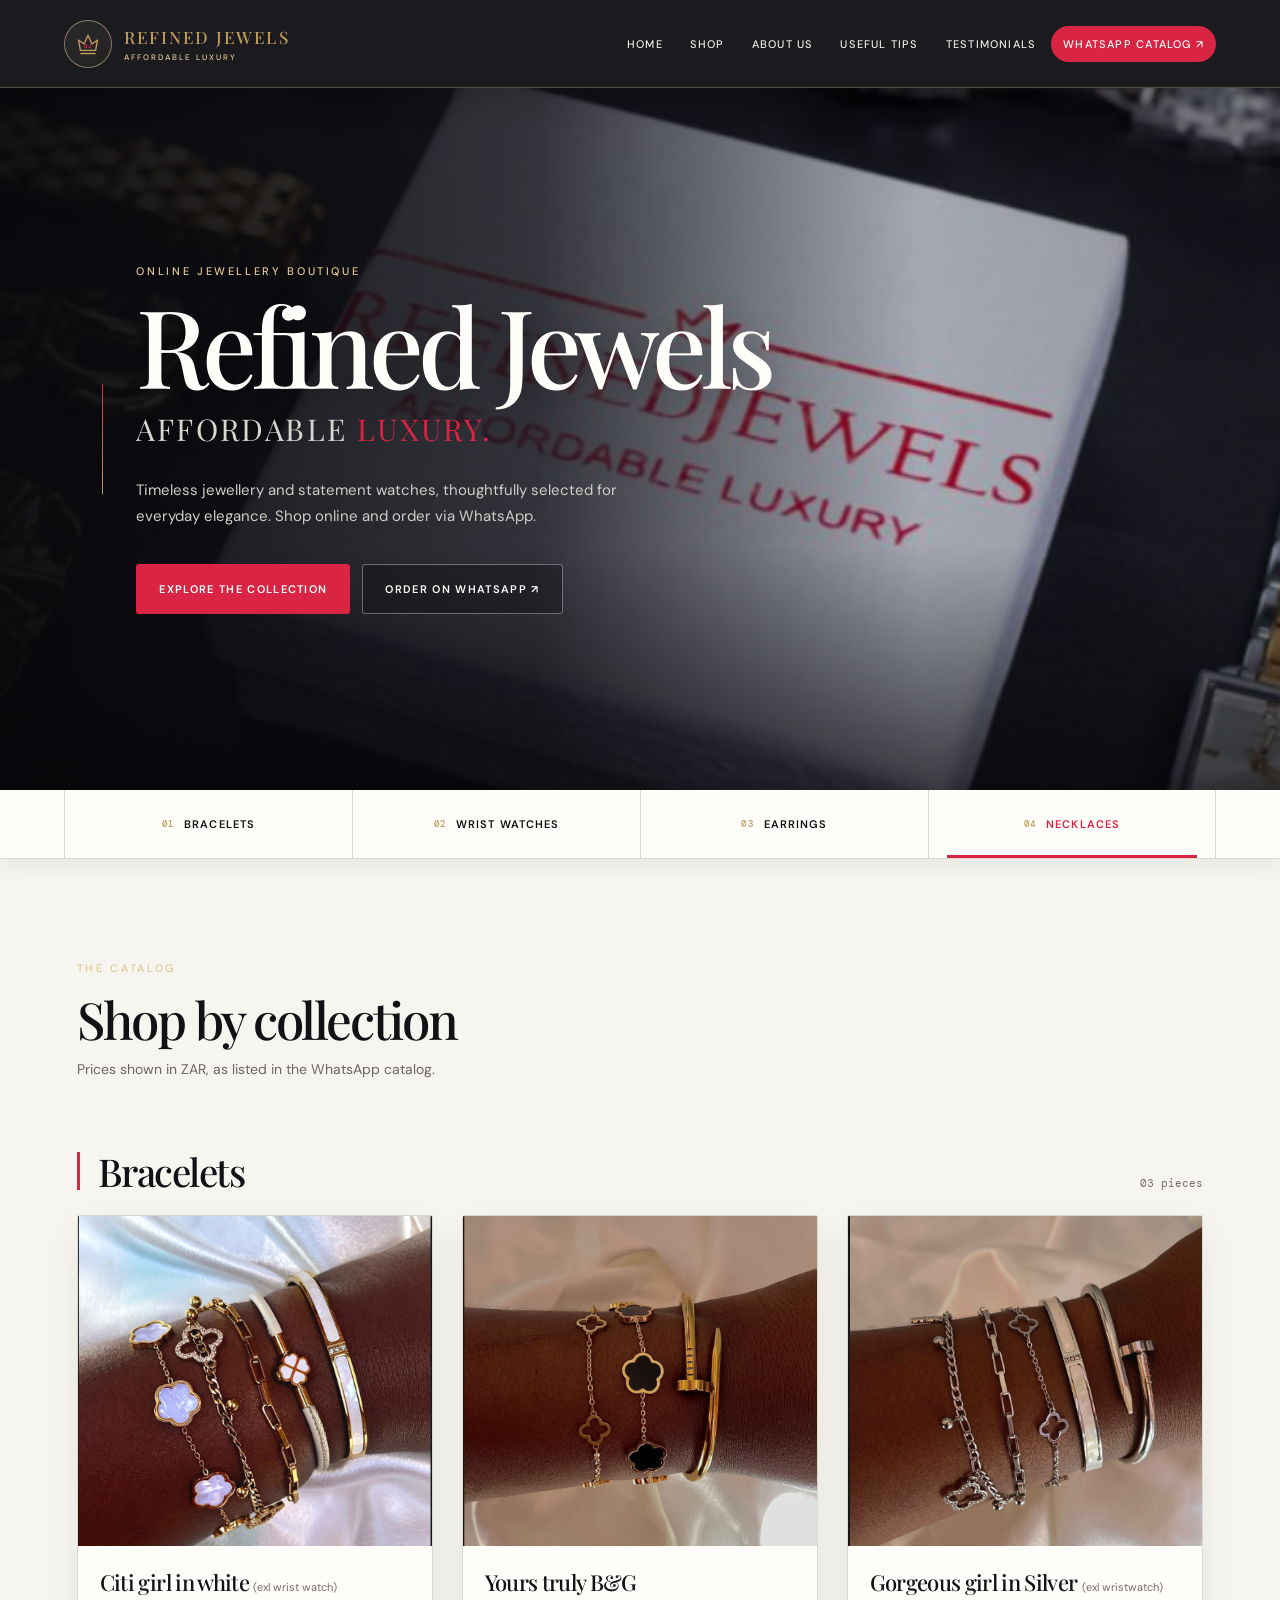
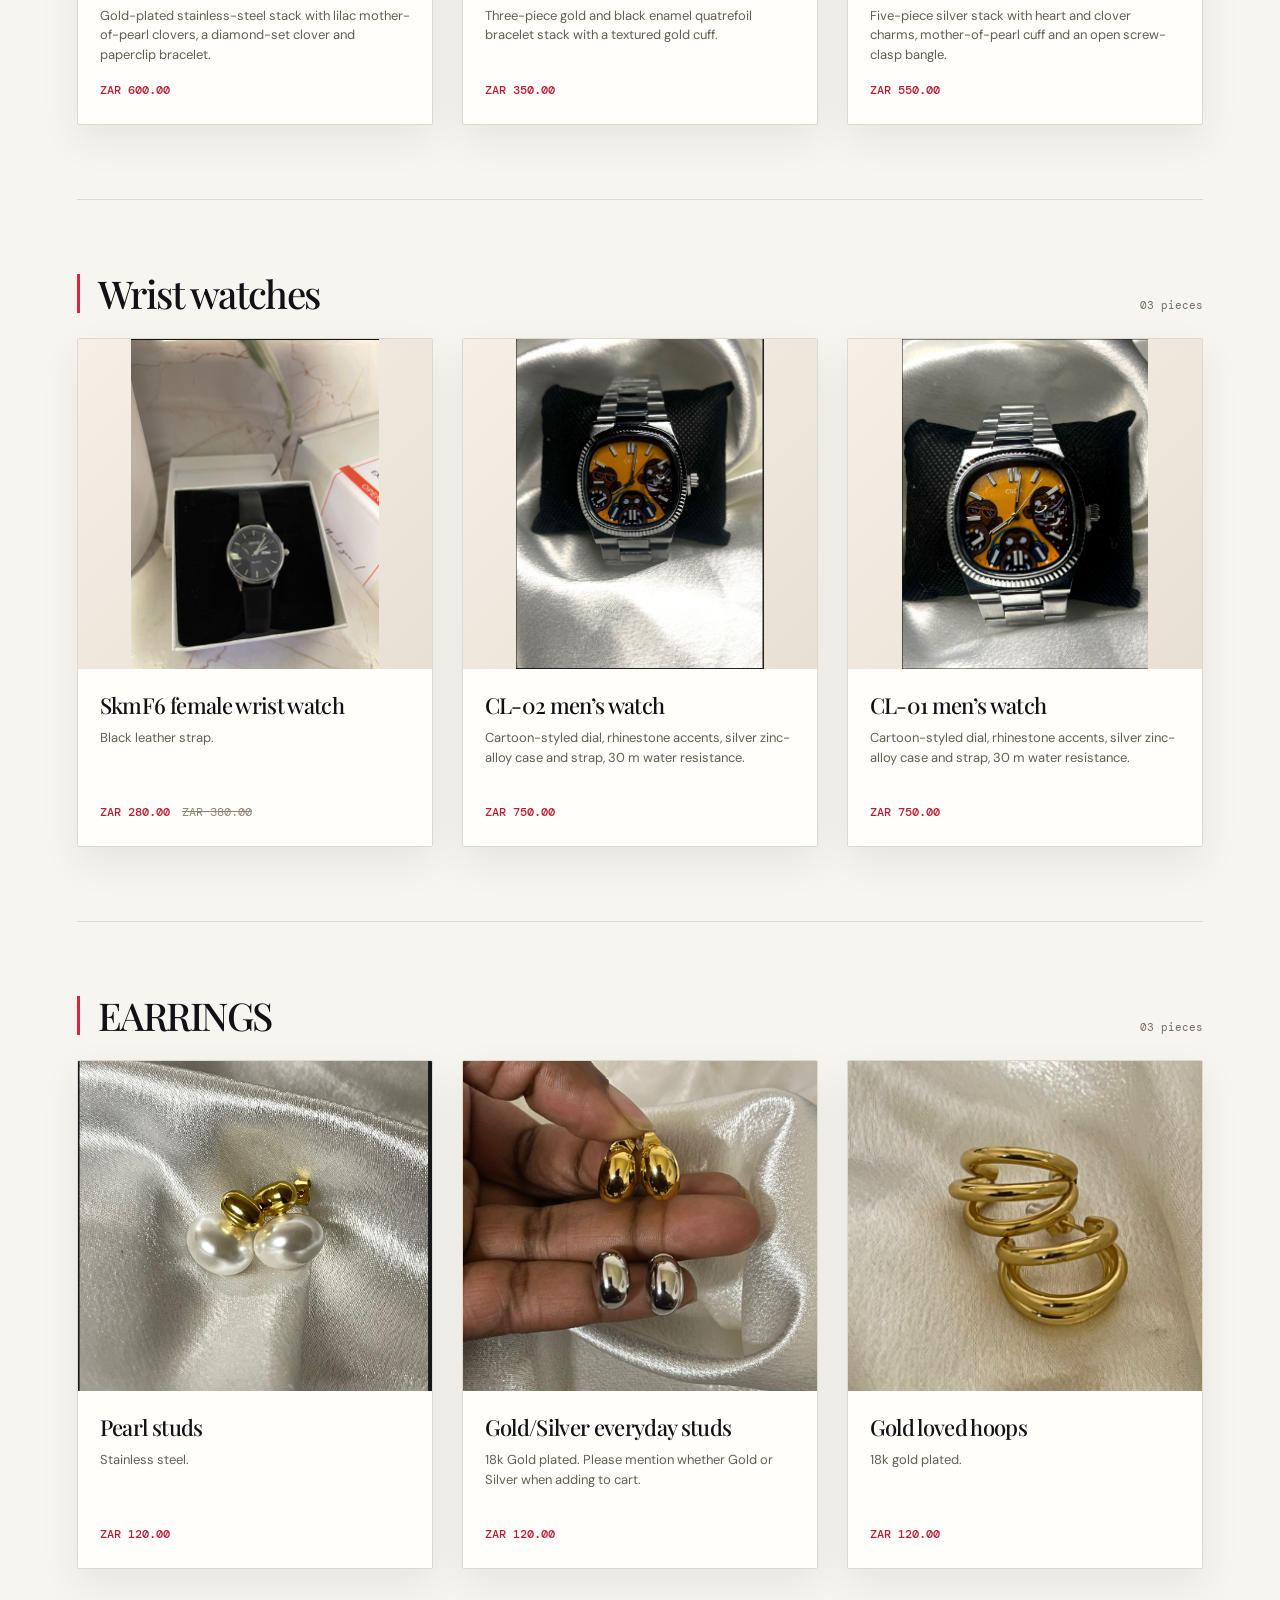
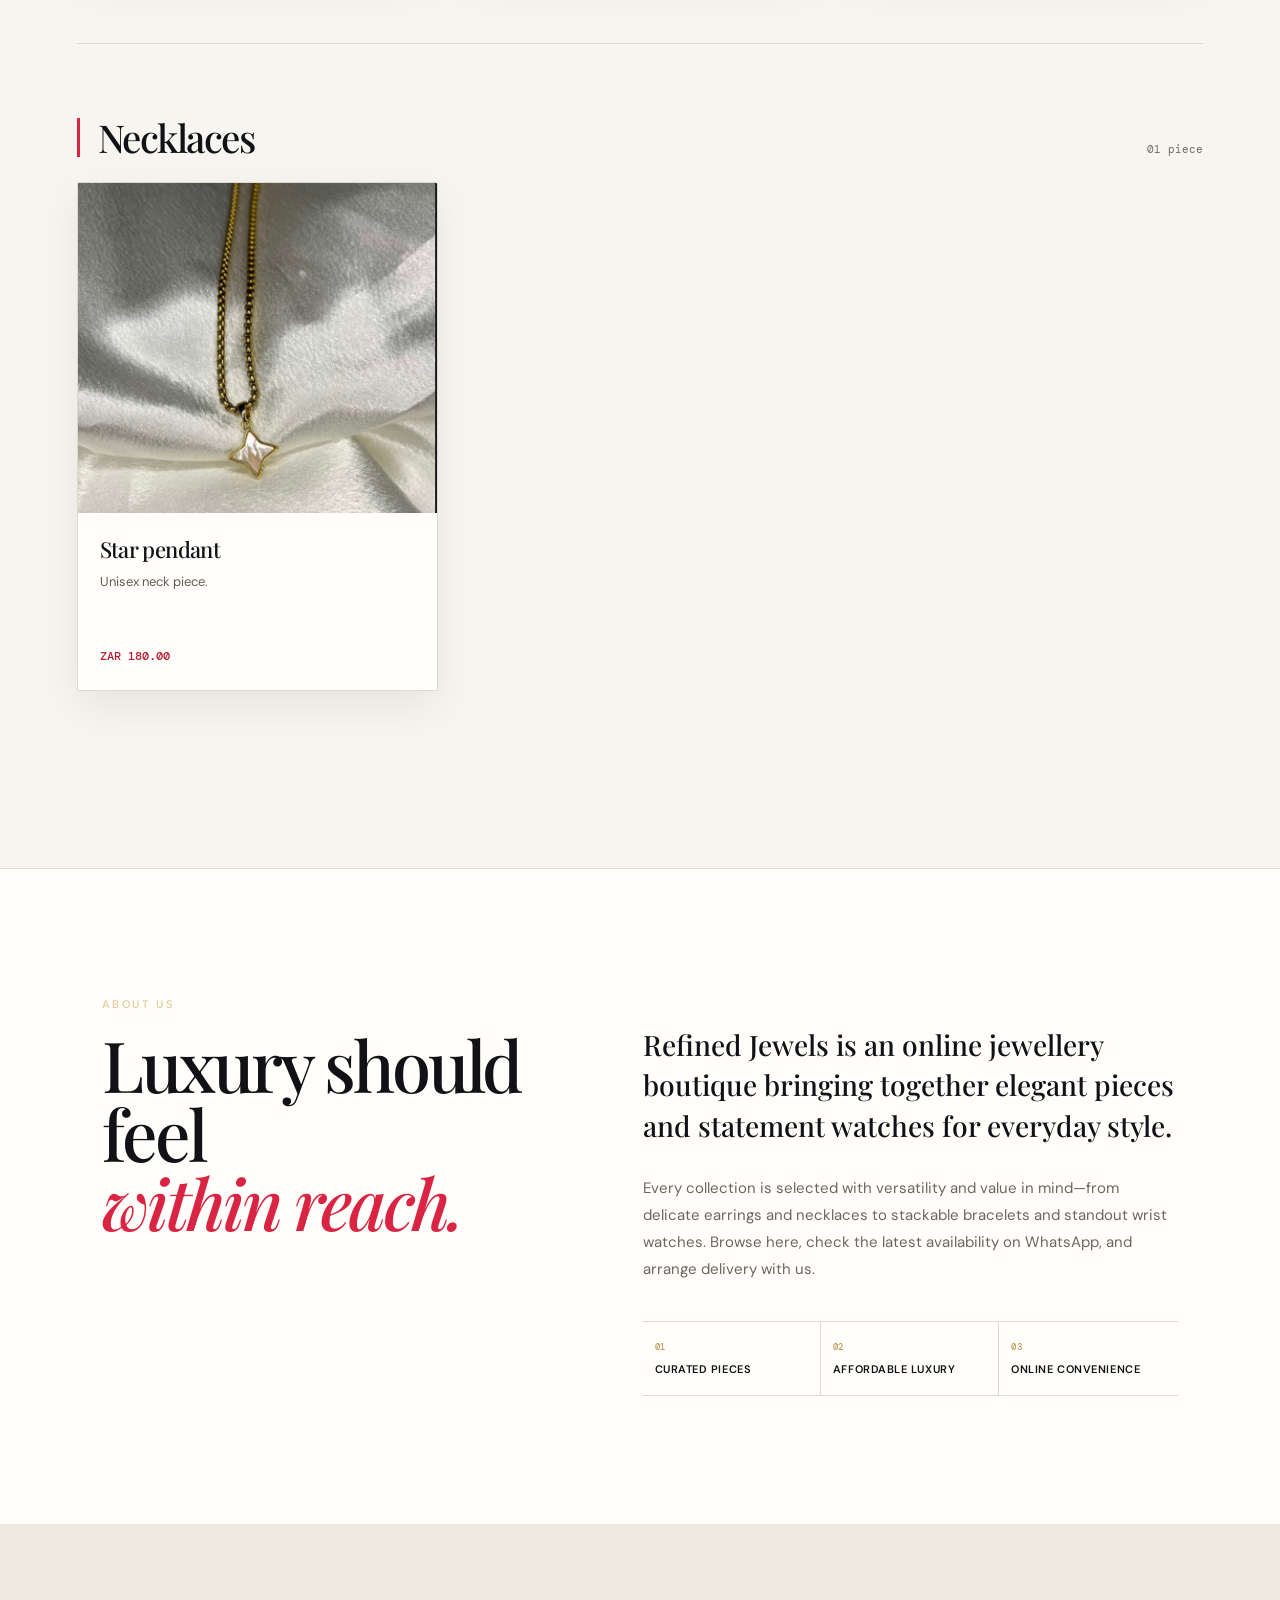
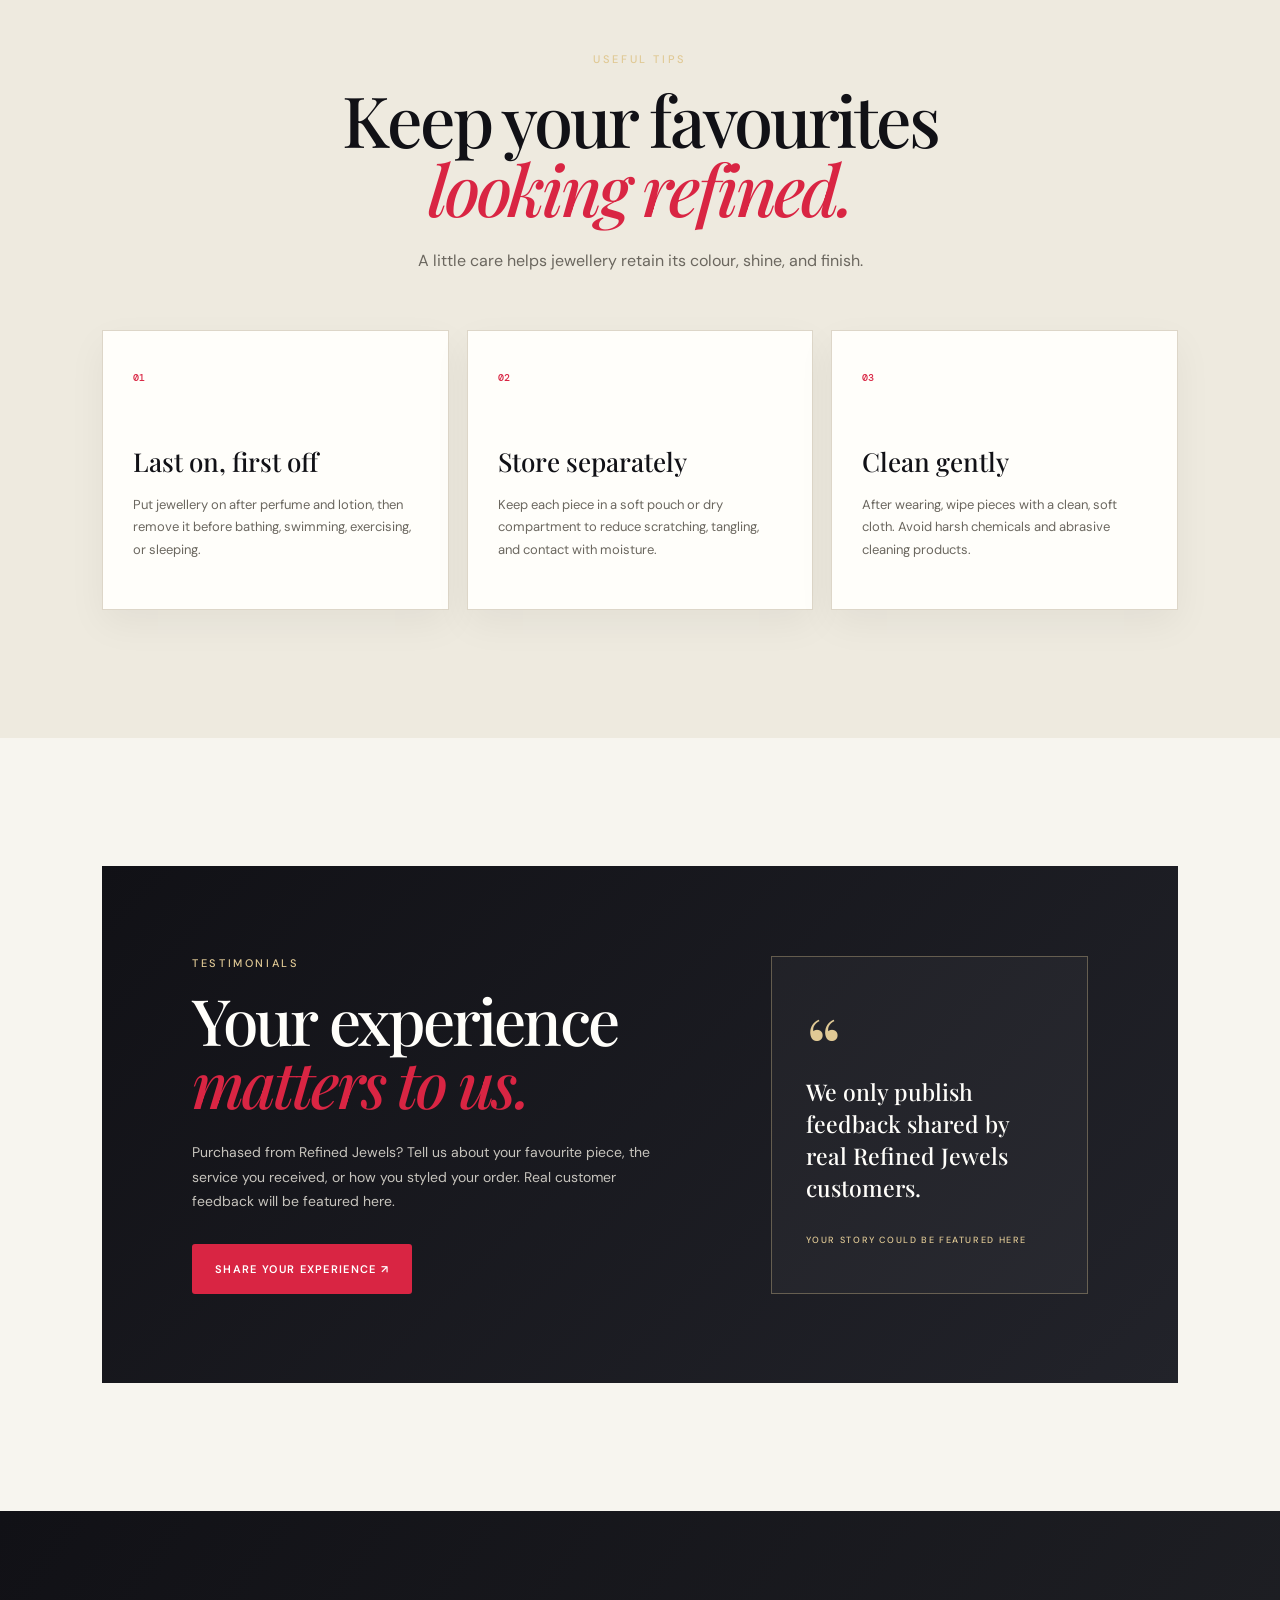
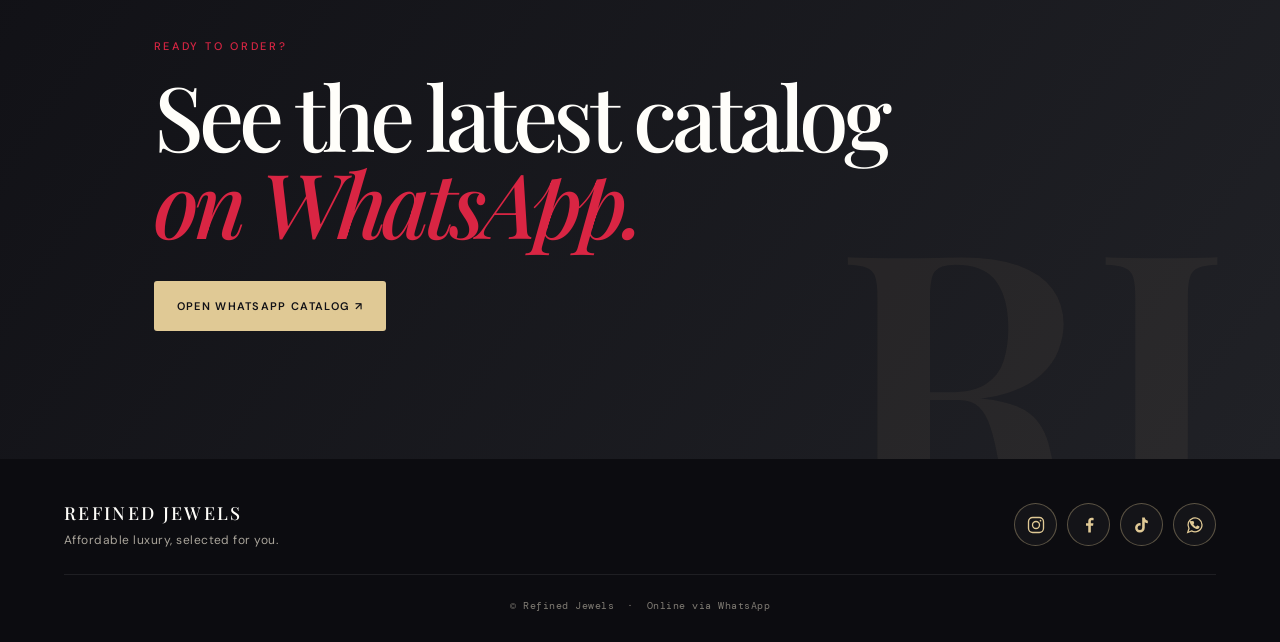
==== index.html @ e22e06b6 "Rename refined-jewels-catalog.html to index.html" ====
<!doctype html>
<html lang="en">
<head>
  <meta charset="utf-8" />
  <meta name="viewport" content="width=device-width, initial-scale=1" />
  <meta name="theme-color" content="#111116" />
  <meta name="description" content="Refined Jewels — affordable luxury jewellery and watches, available online via WhatsApp." />
  <title>Refined Jewels | Affordable Luxury</title>
</head>
<body>
<main class="site-shell">
  <header class="topbar">
    <a class="brand" href="#top" aria-label="Refined Jewels home">
      <span class="brand-mark" aria-hidden="true">
        <svg viewBox="0 0 48 48" role="img">
          <path d="M12 19l7 5 5-11 5 11 7-5-2.4 13H14.4L12 19Z" />
          <path d="M15 36h18" />
          <text x="24" y="29" text-anchor="middle">RJ</text>
        </svg>
      </span>
      <span class="brand-copy"><strong>REFINED JEWELS</strong><small>AFFORDABLE LUXURY</small></span>
    </a>

    <button class="menu-toggle" type="button" aria-expanded="false" aria-controls="main-menu" aria-label="Open menu">
      <span></span><span></span><span></span>
    </button>

    <nav class="main-menu" id="main-menu" aria-label="Main navigation">
      <a href="#top">Home</a>
      <a href="#catalog">Shop</a>
      <a href="#about">About Us</a>
      <a href="#tips">Useful Tips</a>
      <a href="#testimonials">Testimonials</a>
      <a class="catalog-link" href="https://wa.me/c/151810350284989" target="_blank" rel="noreferrer">WhatsApp catalog <span aria-hidden="true">↗</span></a>
    </nav>
  </header>

  <section id="top" class="hero" aria-labelledby="hero-title">
    <div class="hero-content">
      <p class="eyebrow">ONLINE JEWELLERY BOUTIQUE</p>
      <h1 id="hero-title">Refined Jewels</h1>
      <p class="tagline">Affordable <em>luxury.</em></p>
      <p class="hero-copy">Timeless jewellery and statement watches, thoughtfully selected for everyday elegance. Shop online and order via WhatsApp.</p>
      <div class="hero-actions">
        <a class="button primary" href="#catalog">Explore the collection</a>
        <a class="button ghost" href="https://wa.me/c/151810350284989" target="_blank" rel="noreferrer">Order on WhatsApp ↗</a>
      </div>
    </div>
  </section>

  <nav class="collection-nav" aria-label="Shop by collection">
    <a href="#bracelets"><span>01</span> Bracelets</a>
    <a href="#watches"><span>02</span> Wrist watches</a>
    <a href="#earrings"><span>03</span> Earrings</a>
    <a href="#necklaces"><span>04</span> Necklaces</a>
  </nav>

  <section id="catalog" class="catalog" aria-label="Refined Jewels catalog">
    <header class="catalog-heading">
      <p class="eyebrow">THE CATALOG</p>
      <h2>Shop by collection</h2>
      <p>Prices shown in ZAR, as listed in the WhatsApp catalog.</p>
    </header>

    <section id="bracelets" class="collection" aria-labelledby="bracelets-title">
      <div class="collection-title"><h2 id="bracelets-title">Bracelets</h2><span>03 pieces</span></div>
      <div class="product-grid">
        <article class="product-card lilac">
          <div class="product-media">
            <img class="product-image" src="Citi girl in white (exl wrist watch).png" alt="Citi girl in white bracelet" loading="lazy" />
            <span class="hover-caption">View image</span>
          </div>
          <div class="product-copy"><h3>Citi girl in white <small>(exl wrist watch)</small></h3><p>Gold-plated stainless-steel stack with lilac mother-of-pearl clovers, a diamond-set clover and paperclip bracelet.</p><strong>ZAR 600.00</strong></div>
        </article>
        <article class="product-card noir">
          <div class="product-media">
            <img class="product-image" src="Yours truly B&G.png" alt="Yours truly B and G bracelet" loading="lazy" />
            <span class="hover-caption">View image</span>
          </div>
          <div class="product-copy"><h3>Yours truly B&amp;G</h3><p>Three-piece gold and black enamel quatrefoil bracelet stack with a textured gold cuff.</p><strong>ZAR 350.00</strong></div>
        </article>
        <article class="product-card silver">
          <div class="product-media">
            <img class="product-image" src="Gorgeous girl in Silver (exl wristwatch).png" alt="Gorgeous girl in Silver bracelet" loading="lazy" />
            <span class="hover-caption">View image</span>
          </div>
          <div class="product-copy"><h3>Gorgeous girl in Silver <small>(exl wristwatch)</small></h3><p>Five-piece silver stack with heart and clover charms, mother-of-pearl cuff and an open screw-clasp bangle.</p><strong>ZAR 550.00</strong></div>
        </article>
      </div>
    </section>

    <section id="watches" class="collection" aria-labelledby="watches-title">
      <div class="collection-title"><h2 id="watches-title">Wrist watches</h2><span>03 pieces</span></div>
      <div class="product-grid">
        <article class="product-card watch-card"><div class="product-media"><img class="product-image" src="SkmF6 female wrist watch.png" alt="SkmF6 female wrist watch" loading="lazy" /><span class="hover-caption">View image</span></div><div class="product-copy"><h3>SkmF6 female wrist watch</h3><p>Black leather strap.</p><strong>ZAR 280.00 <del>ZAR 380.00</del></strong></div></article>
        <article class="product-card watch-card"><div class="product-media"><img class="product-image" src="CL-02 men’s watch1.png" alt="CL-02 men’s watch" loading="lazy" /><span class="hover-caption">View image</span></div><div class="product-copy"><h3>CL-02 men’s watch</h3><p>Cartoon-styled dial, rhinestone accents, silver zinc-alloy case and strap, 30 m water resistance.</p><strong>ZAR 750.00</strong></div></article>
        <article class="product-card watch-card"><div class="product-media"><img class="product-image" src="CL-02 men’s watch2.png" alt="CL-01 men’s watch" loading="lazy" /><span class="hover-caption">View image</span></div><div class="product-copy"><h3>CL-01 men’s watch</h3><p>Cartoon-styled dial, rhinestone accents, silver zinc-alloy case and strap, 30 m water resistance.</p><strong>ZAR 750.00</strong></div></article>
      </div>
    </section>

    <section id="earrings" class="collection" aria-labelledby="earrings-title">
      <div class="collection-title"><h2 id="earrings-title">EARRINGS</h2><span>03 pieces</span></div>
      <div class="product-grid">
        <article class="product-card"><div class="product-media"><img class="product-image" src="Pearl studs.png" alt="Pearl stud earrings" loading="lazy" /><span class="hover-caption">View image</span></div><div class="product-copy"><h3>Pearl studs</h3><p>Stainless steel.</p><strong>ZAR 120.00</strong></div></article>
        <article class="product-card"><div class="product-media"><img class="product-image" src="GoldSilver everyday studs.png" alt="Gold and silver everyday stud earrings" loading="lazy" /><span class="hover-caption">View image</span></div><div class="product-copy"><h3>Gold/Silver everyday studs</h3><p>18k Gold plated. Please mention whether Gold or Silver when adding to cart.</p><strong>ZAR 120.00</strong></div></article>
        <article class="product-card"><div class="product-media"><img class="product-image" src="Gold loved hoops.png" alt="Gold heart hoop earrings" loading="lazy" /><span class="hover-caption">View image</span></div><div class="product-copy"><h3>Gold loved hoops</h3><p>18k gold plated.</p><strong>ZAR 120.00</strong></div></article>
      </div>
    </section>

    <section id="necklaces" class="collection" aria-labelledby="necklaces-title">
      <div class="collection-title"><h2 id="necklaces-title">Necklaces</h2><span>01 piece</span></div>
      <div class="product-grid one">
        <article class="product-card"><div class="product-media"><img class="product-image" src="Star pendent.png" alt="Star pendant necklace" loading="lazy" /><span class="hover-caption">View image</span></div><div class="product-copy"><h3>Star pendant</h3><p>Unisex neck piece.</p><strong>ZAR 180.00</strong></div></article>
      </div>
    </section>
  </section>

  <section id="about" class="content-section about-section" aria-labelledby="about-title">
    <div class="section-heading">
      <p class="eyebrow">ABOUT US</p>
      <h2 id="about-title">Luxury should feel<br><em>within reach.</em></h2>
    </div>
    <div class="about-content">
      <p class="lead-copy">Refined Jewels is an online jewellery boutique bringing together elegant pieces and statement watches for everyday style.</p>
      <p>Every collection is selected with versatility and value in mind—from delicate earrings and necklaces to stackable bracelets and standout wrist watches. Browse here, check the latest availability on WhatsApp, and arrange delivery with us.</p>
      <div class="brand-values" aria-label="What Refined Jewels offers">
        <span><strong>01</strong> Curated pieces</span>
        <span><strong>02</strong> Affordable luxury</span>
        <span><strong>03</strong> Online convenience</span>
      </div>
    </div>
  </section>

  <section id="tips" class="content-section tips-section" aria-labelledby="tips-title">
    <div class="section-heading centered">
      <p class="eyebrow">USEFUL TIPS</p>
      <h2 id="tips-title">Keep your favourites<br><em>looking refined.</em></h2>
      <p>A little care helps jewellery retain its colour, shine, and finish.</p>
    </div>
    <div class="tips-grid">
      <article class="tip-card">
        <span>01</span>
        <h3>Last on, first off</h3>
        <p>Put jewellery on after perfume and lotion, then remove it before bathing, swimming, exercising, or sleeping.</p>
      </article>
      <article class="tip-card">
        <span>02</span>
        <h3>Store separately</h3>
        <p>Keep each piece in a soft pouch or dry compartment to reduce scratching, tangling, and contact with moisture.</p>
      </article>
      <article class="tip-card">
        <span>03</span>
        <h3>Clean gently</h3>
        <p>After wearing, wipe pieces with a clean, soft cloth. Avoid harsh chemicals and abrasive cleaning products.</p>
      </article>
    </div>
  </section>

  <section id="testimonials" class="content-section testimonials-section" aria-labelledby="testimonials-title">
    <div class="testimonial-panel">
      <div>
        <p class="eyebrow">TESTIMONIALS</p>
        <h2 id="testimonials-title">Your experience<br><em>matters to us.</em></h2>
        <p>Purchased from Refined Jewels? Tell us about your favourite piece, the service you received, or how you styled your order. Real customer feedback will be featured here.</p>
        <a class="button primary" href="https://wa.me/151810350284989?text=I%27d%20like%20to%20share%20my%20Refined%20Jewels%20experience" target="_blank" rel="noreferrer">Share your experience ↗</a>
      </div>
      <aside class="testimonial-placeholder" aria-label="Customer testimonial invitation">
        <span aria-hidden="true">“</span>
        <p>We only publish feedback shared by real Refined Jewels customers.</p>
        <small>YOUR STORY COULD BE FEATURED HERE</small>
      </aside>
    </div>
  </section>

  <section class="whatsapp-cta" aria-labelledby="cta-title"><p class="eyebrow">READY TO ORDER?</p><h2 id="cta-title">See the latest catalog<br><em>on WhatsApp.</em></h2><a class="button light" href="https://wa.me/c/151810350284989" target="_blank" rel="noreferrer">Open WhatsApp catalog ↗</a></section>
  <footer class="site-footer">
    <div class="footer-branding">
      <strong>REFINED JEWELS</strong>
      <span>Affordable luxury, selected for you.</span>
    </div>

    <div class="social-links" aria-label="Refined Jewels social media">
      <a class="social-link is-placeholder" href="#" data-social-placeholder aria-disabled="true" aria-label="Instagram profile link coming soon" title="Add your Instagram profile link">
        <svg viewBox="0 0 24 24" aria-hidden="true"><rect x="3" y="3" width="18" height="18" rx="5"/><circle cx="12" cy="12" r="4.2"/><circle class="social-dot" cx="17.4" cy="6.8" r="1"/></svg>
      </a>
      <a class="social-link is-placeholder" href="#" data-social-placeholder aria-disabled="true" aria-label="Facebook profile link coming soon" title="Add your Facebook profile link">
        <svg viewBox="0 0 24 24" aria-hidden="true"><path d="M14.2 21v-8h2.7l.4-3.1h-3.1V7.9c0-.9.3-1.5 1.6-1.5h1.7V3.6c-.8-.1-1.6-.2-2.4-.2-2.4 0-4 1.5-4 4.1v2.3H8.4V13h2.7v8h3.1Z"/></svg>
      </a>
      <a class="social-link is-placeholder" href="#" data-social-placeholder aria-disabled="true" aria-label="TikTok profile link coming soon" title="Add your TikTok profile link">
        <svg viewBox="0 0 24 24" aria-hidden="true"><path d="M15.3 3c.4 2.2 1.7 3.6 3.7 3.8v3.1c-1.4 0-2.6-.4-3.7-1.1v6.5a5.8 5.8 0 1 1-5-5.7v3.2a2.7 2.7 0 1 0 1.9 2.6V3h3.1Z"/></svg>
      </a>
      <a class="social-link whatsapp" href="https://wa.me/c/151810350284989" target="_blank" rel="noreferrer" aria-label="View Refined Jewels on WhatsApp" title="WhatsApp catalogue">
        <svg viewBox="0 0 24 24" aria-hidden="true"><path d="M20.4 11.7a8.4 8.4 0 0 1-12.5 7.4L3.3 21l1.5-4.8a8.4 8.4 0 1 1 15.6-4.5Z"/><path d="M8.5 7.5c.2-.4.4-.4.7-.4h.5c.2 0 .4.1.5.4l.8 1.9c.1.3 0 .5-.2.7l-.6.7c-.2.2-.1.4 0 .6.6 1.1 1.5 2 2.7 2.6.2.1.4.1.6-.1l.8-1c.2-.2.4-.3.7-.2l2 .9c.3.1.4.3.4.5 0 .4-.2 1.5-1 2.1-.6.5-1.4.8-2.4.5-1.2-.3-2.8-1-4.7-2.7-2.2-2-3.4-4.5-3.5-5.4 0-.6.2-1.1.7-1.6Z"/></svg>
      </a>
    </div>

    <p class="footer-note">© Refined Jewels &nbsp;·&nbsp; Online via WhatsApp</p>
  </footer>
</main>

<style>
  @import url('https://fonts.googleapis.com/css2?family=DM+Mono:wght@400;500&family=DM+Sans:wght@400;500&family=Playfair+Display:ital,wght@0,500;0,600;1,500;1,600&display=swap');
  :root{--ink:#24211d;--paper:#f7f3eb;--warm:#ded2bd;--gold:#aa8649;--olive:#4c5140;--line:#d5cab9;--light:#fffdf8}*{box-sizing:border-box}html{scroll-behavior:smooth}body{margin:0;background:var(--paper);color:var(--ink);font-family:'DM Sans',sans-serif}.site-shell{overflow:hidden}.topbar{height:76px;padding:0 clamp(24px,6vw,88px);display:flex;align-items:center;justify-content:space-between;border-bottom:1px solid var(--line)}.brand{color:var(--ink);text-decoration:none;font:500 16px 'DM Mono',monospace;letter-spacing:.08em}.brand span{color:var(--gold)}.catalog-link{color:var(--ink);font:12px 'DM Mono',monospace;text-decoration:none}.hero{min-height:540px;padding:clamp(70px,10vw,130px) clamp(24px,12vw,190px);background:linear-gradient(120deg,#ede2cf 0%,#f8f4eb 58%,#d3c4aa 100%);position:relative}.hero:after{content:'';position:absolute;width:400px;height:400px;border:1px solid rgba(170,134,73,.38);border-radius:50%;right:-110px;top:54px;box-shadow:inset 0 0 0 38px rgba(255,255,255,.22)}.eyebrow{font:500 11px 'DM Mono',monospace;letter-spacing:.15em;margin:0 0 18px;color:var(--gold)}h1,h2,h3,p{margin-top:0}.hero h1,.whatsapp-cta h2{font:500 clamp(48px,7vw,96px)/.97 'Playfair Display',serif;letter-spacing:-.055em;position:relative;z-index:1}.hero h1 em,.whatsapp-cta em{color:var(--gold)}.hero-copy{max-width:400px;line-height:1.6;margin:26px 0 33px;position:relative;z-index:1}.button{display:inline-block;padding:15px 20px;background:var(--ink);color:white;text-decoration:none;font:12px 'DM Mono',monospace;position:relative;z-index:1}.collection-nav{display:flex;gap:26px;overflow:auto;padding:20px clamp(24px,6vw,88px);border-bottom:1px solid var(--line);white-space:nowrap}.collection-nav a{color:var(--ink);text-decoration:none;font:12px 'DM Mono',monospace}.catalog{padding:clamp(64px,8vw,110px) clamp(24px,6vw,88px)}.catalog-heading{max-width:520px;margin-bottom:76px}.catalog-heading h2,.collection-title h2{font:500 clamp(35px,4vw,56px)/1 'Playfair Display',serif;letter-spacing:-.04em;margin-bottom:14px}.catalog-heading>p:last-child{font-size:14px;color:#625b4e}.collection{padding:0 0 74px;margin-bottom:74px;border-bottom:1px solid var(--line)}.collection:last-child{border:0;margin-bottom:0}.collection-title{display:flex;justify-content:space-between;gap:16px;align-items:baseline;margin-bottom:25px}.collection-title h2{font-size:clamp(29px,3vw,42px);margin:0;text-transform:none}.collection-title span{font:11px 'DM Mono',monospace;color:#746c60}.product-grid{display:grid;grid-template-columns:repeat(3,minmax(0,1fr));gap:20px}.product-grid.one{grid-template-columns:minmax(0,calc(33.333% - 14px))}.product-card{background:var(--light);min-width:0}.visual{height:260px;position:relative;overflow:hidden;background:#e5dac5}.product-copy{padding:19px 18px 22px}.product-copy h3{font:500 20px/1.12 'Playfair Display',serif;letter-spacing:-.03em;margin-bottom:11px}.product-copy h3 small{font:11px 'DM Sans',sans-serif;color:#746c60;letter-spacing:0}.product-copy p{font-size:13px;line-height:1.5;color:#645d52;min-height:58px;margin-bottom:18px}.product-copy strong{font:500 12px 'DM Mono',monospace}.product-copy del{margin-left:5px;color:#8d8273;font-weight:400}.lilac .visual{background:#e9e5da}.noir .visual{background:#d9cfbe}.silver .visual{background:#dee0df}.bracelet-clovers:before,.bracelet-black:before,.bracelet-silver:before{content:'';position:absolute;inset:45% 8% auto;height:13px;border:4px solid var(--gold);border-radius:50%;transform:rotate(-9deg);box-shadow:0 29px 0 -4px var(--gold),0 -29px 0 -4px var(--gold)}.bracelet-clovers:after{content:'✦  ✿  ✦';position:absolute;color:#a5849e;letter-spacing:22px;font-size:28px;top:100px;left:28%}.bracelet-black:after{content:'✦  ✦  ✦';position:absolute;color:#2f2e2b;letter-spacing:17px;font-size:30px;top:100px;left:28%}.bracelet-silver:before{border-color:#9aa1a1;box-shadow:0 29px 0 -4px #a6adad,0 -29px 0 -4px #a6adad}.bracelet-silver:after{content:'♡  ✦  ◌';position:absolute;color:#9aa1a1;letter-spacing:17px;font-size:27px;top:100px;left:28%}.watch-card .visual{background:#d6c6ad}.watch-leather:before,.watch-silver:before{content:'';position:absolute;left:43%;top:-34px;width:14%;height:330px;border-radius:42%;background:#282522}.watch-leather:after,.watch-silver:after{content:'SKMF6';position:absolute;left:30%;top:72px;width:40%;aspect-ratio:1;border-radius:50%;background:#f5f0e8;border:7px solid #a88954;display:grid;place-items:center;color:#302b25;font:10px 'DM Mono',monospace}.watch-silver{background:#dfe1dc}.watch-silver:before{background:repeating-linear-gradient(90deg,#9aa1a1 0 4px,#e8e8e4 4px 8px)}.watch-silver:after{content:'CL';border-color:#9aa1a1}.alternate:after{content:'CL-01'}.studs-pearl:before,.studs-gold:before,.hoops:before{content:'●     ●';position:absolute;inset:76px 0 0;text-align:center;color:#fcfcf6;text-shadow:0 0 0 #b6aa95;font-size:90px;letter-spacing:15px}.studs-gold{background:#e5d6bd}.studs-gold:before{content:'✦     ✦';color:#ad8748}.hoops{background:#dfd1b8}.hoops:before{content:'♡     ♡';color:#ae8749}.star-necklace{background:#e5dac6}.star-necklace:before{content:'✦';position:absolute;top:68px;left:44%;font-size:88px;color:#ae8749;text-shadow:0 -58px 0 #ae8749}.star-necklace:after{content:'';position:absolute;left:49.4%;top:0;height:90px;border-left:2px solid #ae8749}.whatsapp-cta{padding:clamp(70px,10vw,130px) clamp(24px,12vw,190px);background:var(--olive);color:#f6f0e6}.whatsapp-cta .eyebrow,.whatsapp-cta em{color:#dfc88d}.whatsapp-cta h2{margin-bottom:35px}.button.light{background:#f6f0e6;color:var(--olive)}footer{padding:25px;text-align:center;font:11px 'DM Mono',monospace;color:#746c60}@media(max-width:760px){.hero{min-height:480px}.hero:after{width:240px;height:240px;right:-110px}.product-grid,.product-grid.one{grid-template-columns:1fr}.visual{height:310px}.product-copy p{min-height:0}.collection{padding-bottom:54px;margin-bottom:54px}.catalog-heading{margin-bottom:55px}}
  .product-image{display:block;width:100%;height:300px;object-fit:cover;object-position:center;border-radius:18px 18px 0 0;background:#f2eadc;cursor:pointer;transition:transform .45s ease,filter .25s ease}.product-card{overflow:hidden}.product-card:hover .product-image{filter:saturate(1.05)}.product-media{position:relative;display:block;overflow:hidden;border-radius:18px 18px 0 0}.product-media img{transform:scale(1);transition:transform .45s ease}.product-card:hover .product-media img{transform:scale(1.08)}.hover-caption{position:absolute;left:14px;right:14px;bottom:14px;padding:10px 12px;border-radius:999px;background:rgba(36,33,29,.72);color:#fff;font:500 11px 'DM Mono',monospace;letter-spacing:.08em;text-transform:uppercase;text-align:center;opacity:0;transform:translateY(10px);transition:all .25s ease}.product-card:hover .hover-caption{opacity:1;transform:translateY(0)}.product-copy{padding:20px 18px 18px}.product-grid .product-card .product-image{height:300px}.watch-card .product-image{object-fit:contain;background:linear-gradient(135deg,#f5efe7,#e8e0d3)}.product-card .product-copy h3,.product-card .product-copy p,.product-card .product-copy strong{display:block}.product-card .product-copy strong{margin-top:10px}.lightbox{position:fixed;inset:0;display:flex;align-items:center;justify-content:center;background:rgba(26,22,18,.78);backdrop-filter:blur(4px);padding:24px;opacity:0;pointer-events:none;transition:opacity .2s ease;z-index:1000}.lightbox.is-open{opacity:1;pointer-events:auto}.lightbox-content{position:relative;max-width:min(90vw,760px);background:rgba(255,255,255,.96);border:1px solid rgba(255,255,255,.3);border-radius:22px;padding:18px;box-shadow:0 32px 64px rgba(36,33,29,.16)}.lightbox-content img{display:block;max-height:74vh;width:auto;max-width:100%;margin:0 auto;border-radius:14px;background:#f2eadc;animation:zoomIn .28s ease}.lightbox-content p{margin:16px 6px 0;text-align:center;font:500 14px 'DM Mono',monospace;letter-spacing:.04em;color:var(--ink)}.lightbox-close{position:absolute;top:12px;right:12px;border:0;background:#fff;color:var(--ink);width:36px;height:36px;border-radius:50%;font-size:28px;line-height:1;cursor:pointer;box-shadow:0 8px 20px rgba(0,0,0,.12)}@keyframes zoomIn{0%{transform:scale(.82);opacity:0}100%{transform:scale(1);opacity:1}}@media (max-width: 920px){.product-grid{grid-template-columns:repeat(2,minmax(0,1fr))}}@media (max-width: 640px){.product-grid{grid-template-columns:1fr}.product-image,.product-grid .product-card .product-image{height:240px}.topbar{padding:0 20px}.collection-nav{padding:18px 20px}.catalog{padding:clamp(48px,10vw,72px) 20px}.hero{padding:70px 20px 54px;min-height:420px}.hero:after{width:260px;height:260px;right:-80px;top:30px}.whatsapp-cta{padding:0 20px 72px}.lightbox-content{padding:12px}.lightbox-content img{max-height:60vh}} </style>

<style>
  :root {
    --ink: #111116;
    --ink-soft: #1c1d23;
    --paper: #f7f5ef;
    --pearl: #fffefa;
    --ruby: #d92543;
    --ruby-dark: #b91d36;
    --gold: #c09a5b;
    --gold-light: #e0c995;
    --silver: #b9bbc1;
    --line: #ded9ce;
    --muted: #6b675f;
  }

  * { box-sizing: border-box; }

  html {
    scroll-behavior: smooth;
    scroll-padding-top: 145px;
  }

  body {
    margin: 0;
    background: var(--paper);
    color: var(--ink);
    font-family: 'DM Sans', sans-serif;
  }

  a, button { -webkit-tap-highlight-color: transparent; }

  :focus-visible {
    outline: 3px solid var(--gold-light);
    outline-offset: 4px;
  }

  .site-shell { overflow: visible; }

  .topbar {
    position: sticky;
    top: 0;
    z-index: 100;
    min-height: 88px;
    height: auto;
    padding: 12px clamp(22px, 5vw, 76px);
    display: flex;
    align-items: center;
    justify-content: space-between;
    gap: 30px;
    background: rgba(17, 17, 22, .96);
    border-bottom: 1px solid rgba(224, 201, 149, .28);
    box-shadow: 0 10px 30px rgba(0, 0, 0, .16);
    backdrop-filter: blur(14px);
  }

  .brand {
    color: var(--pearl);
    text-decoration: none;
    display: inline-flex;
    align-items: center;
    gap: 12px;
    min-width: max-content;
  }

  .brand-mark {
    width: 48px;
    height: 48px;
    display: grid;
    place-items: center;
    color: var(--gold-light);
    border: 1px solid rgba(224, 201, 149, .52);
    border-radius: 50%;
    background: linear-gradient(145deg, rgba(255,255,255,.06), rgba(192,154,91,.06));
  }

  .brand-mark svg { width: 38px; height: 38px; }
  .brand-mark path { fill: none; stroke: currentColor; stroke-width: 1.7; stroke-linecap: round; stroke-linejoin: round; }
  .brand-mark text { fill: var(--ruby); font: 700 7px 'DM Sans', sans-serif; letter-spacing: .3px; }
  .brand-copy { display: flex; flex-direction: column; gap: 4px; }
  .brand-copy strong { font: 500 17px 'Playfair Display', serif; letter-spacing: .12em; }
  .brand-copy small { color: var(--gold-light); font: 500 8px 'DM Sans', sans-serif; letter-spacing: .25em; }

  .main-menu {
    display: flex;
    align-items: center;
    gap: 3px;
  }

  .main-menu a {
    padding: 11px 12px;
    color: #eeece6;
    font: 500 11px 'DM Sans', sans-serif;
    letter-spacing: .11em;
    text-transform: uppercase;
    text-decoration: none;
    border-radius: 999px;
    transition: color .2s ease, background .2s ease, transform .2s ease;
  }

  .main-menu a:hover { color: var(--gold-light); background: rgba(255,255,255,.06); }
  .main-menu a:active { transform: translateY(1px); }
  .main-menu .catalog-link { color: white; background: var(--ruby); }
  .main-menu .catalog-link:hover { color: white; background: var(--ruby-dark); }

  .menu-toggle {
    display: none;
    width: 44px;
    height: 44px;
    border: 1px solid rgba(224,201,149,.42);
    border-radius: 50%;
    background: transparent;
    cursor: pointer;
    padding: 0;
  }

  .menu-toggle span {
    display: block;
    width: 18px;
    height: 1px;
    margin: 5px auto;
    background: var(--gold-light);
    transition: transform .22s ease, opacity .22s ease;
  }

  .menu-toggle[aria-expanded="true"] span:nth-child(1) { transform: translateY(6px) rotate(45deg); }
  .menu-toggle[aria-expanded="true"] span:nth-child(2) { opacity: 0; }
  .menu-toggle[aria-expanded="true"] span:nth-child(3) { transform: translateY(-6px) rotate(-45deg); }

  .hero {
    position: relative;
    min-height: clamp(590px, 78vh, 780px);
    padding: clamp(90px, 12vw, 160px) clamp(24px, 8vw, 120px);
    display: flex;
    align-items: center;
    isolation: isolate;
    background-image:
      linear-gradient(90deg, rgba(9,9,13,.96) 0%, rgba(13,13,18,.82) 42%, rgba(13,13,18,.28) 72%, rgba(13,13,18,.38) 100%),
      url('BgHeader picture.png');
    background-size: cover;
    background-position: center 48%;
  }

  .hero::before {
    content: '';
    position: absolute;
    inset: 0;
    z-index: -1;
    background: linear-gradient(180deg, transparent 65%, rgba(7,7,10,.68));
  }

  .hero::after {
    content: '';
    width: 1px;
    height: 110px;
    border: 0;
    border-radius: 0;
    background: linear-gradient(var(--ruby), var(--gold));
    box-shadow: none;
    left: clamp(24px, 8vw, 120px);
    top: calc(50% - 55px);
    right: auto;
  }

  .hero-content {
    max-width: 670px;
    padding-left: 34px;
    position: relative;
    z-index: 1;
  }

  .eyebrow {
    color: var(--gold-light);
    font: 500 11px 'DM Sans', sans-serif;
    letter-spacing: .24em;
    margin-bottom: 19px;
  }

  .hero h1 {
    color: var(--pearl);
    font: 500 clamp(58px, 8.5vw, 116px)/.86 'Playfair Display', serif;
    letter-spacing: -.055em;
    margin: 0;
    text-shadow: 0 9px 32px rgba(0,0,0,.28);
  }

  .tagline {
    color: #d8d6d1;
    margin: 18px 0 28px;
    font: 400 clamp(19px, 2.4vw, 30px) 'Playfair Display', serif;
    letter-spacing: .08em;
    text-transform: uppercase;
  }

  .tagline em { color: var(--ruby); font-style: normal; }

  .hero-copy {
    max-width: 510px;
    color: #d0cec8;
    line-height: 1.75;
    margin: 0 0 34px;
    font-size: 15px;
  }

  .hero-actions { display: flex; flex-wrap: wrap; gap: 12px; }

  .button {
    min-height: 50px;
    padding: 16px 22px;
    display: inline-flex;
    align-items: center;
    justify-content: center;
    border: 1px solid transparent;
    border-radius: 3px;
    font: 600 11px 'DM Sans', sans-serif;
    letter-spacing: .12em;
    text-transform: uppercase;
    transition: transform .2s ease, background .2s ease, border-color .2s ease;
  }

  .button:hover { transform: translateY(-2px); }
  .button.primary { color: white; background: var(--ruby); }
  .button.primary:hover { background: var(--ruby-dark); }
  .button.ghost { color: var(--pearl); background: rgba(17,17,22,.4); border-color: rgba(255,255,255,.35); }
  .button.ghost:hover { border-color: var(--gold-light); background: rgba(17,17,22,.72); }

  .collection-nav {
    position: sticky;
    top: 88px;
    z-index: 90;
    display: grid;
    grid-template-columns: repeat(4, 1fr);
    gap: 0;
    padding: 0 clamp(18px, 5vw, 76px);
    overflow-x: auto;
    background: rgba(255,254,250,.96);
    border-bottom: 1px solid var(--line);
    box-shadow: 0 9px 24px rgba(17,17,22,.06);
    backdrop-filter: blur(12px);
    scrollbar-width: none;
  }

  .collection-nav::-webkit-scrollbar { display: none; }

  .collection-nav a {
    position: relative;
    min-height: 68px;
    padding: 20px 18px;
    display: flex;
    justify-content: center;
    align-items: center;
    gap: 10px;
    color: var(--ink);
    border-left: 1px solid var(--line);
    font: 600 11px 'DM Sans', sans-serif;
    letter-spacing: .1em;
    text-transform: uppercase;
    transition: color .2s ease, background .2s ease;
  }

  .collection-nav a:last-child { border-right: 1px solid var(--line); }
  .collection-nav a::after { content: ''; position: absolute; left: 50%; right: 50%; bottom: 0; height: 3px; background: var(--ruby); transition: left .22s ease, right .22s ease; }
  .collection-nav a:hover { color: var(--ruby); background: #faf7f0; }
  .collection-nav a:hover::after, .collection-nav a.is-active::after { left: 18px; right: 18px; }
  .collection-nav a.is-active { color: var(--ruby); }
  .collection-nav a span { color: var(--gold); font: 500 9px 'DM Mono', monospace; }

  .catalog { padding: clamp(70px, 8vw, 112px) clamp(22px, 6vw, 88px); }
  .catalog-heading { margin-bottom: 74px; }
  .catalog-heading h2, .collection-title h2 { color: var(--ink); }
  .catalog-heading > p:last-child { color: var(--muted); }
  .collection { scroll-margin-top: 170px; }
  .collection-title { border-left: 3px solid var(--ruby); padding-left: 18px; }

  .product-grid { gap: clamp(18px, 2.2vw, 30px); }
  .product-card {
    border: 1px solid var(--line);
    border-radius: 2px;
    background: var(--pearl);
    box-shadow: 0 15px 42px rgba(17,17,22,.07);
    transition: transform .28s ease, box-shadow .28s ease;
  }

  .product-card:hover { transform: translateY(-5px); box-shadow: 0 22px 48px rgba(17,17,22,.12); }
  .product-media, .product-image { border-radius: 0; }
  .product-grid .product-card .product-image { height: 330px; }
  .hover-caption { background: rgba(17,17,22,.82); border: 1px solid rgba(224,201,149,.38); }
  .product-copy { padding: 24px 22px 26px; }
  .product-copy h3 { font-size: 22px; }
  .product-copy strong { color: var(--ruby-dark); }

  .content-section {
    scroll-margin-top: 110px;
    padding: clamp(80px, 10vw, 140px) clamp(24px, 8vw, 120px);
  }

  .section-heading h2 {
    margin: 0;
    color: var(--ink);
    font: 500 clamp(43px, 5.5vw, 76px)/.98 'Playfair Display', serif;
    letter-spacing: -.045em;
  }

  .section-heading h2 em { color: var(--ruby); font-weight: inherit; }

  .about-section {
    display: grid;
    grid-template-columns: minmax(0, .9fr) minmax(0, 1.1fr);
    align-items: start;
    gap: clamp(46px, 8vw, 120px);
    background: var(--pearl);
    border-top: 1px solid var(--line);
  }

  .about-content { padding-top: 28px; }
  .about-content > p { max-width: 650px; color: var(--muted); font-size: 15px; line-height: 1.8; }
  .about-content .lead-copy { color: var(--ink); font: 500 clamp(21px, 2.2vw, 30px)/1.45 'Playfair Display', serif; }

  .brand-values {
    margin-top: 38px;
    display: grid;
    grid-template-columns: repeat(3, minmax(0, 1fr));
    border-top: 1px solid var(--line);
    border-bottom: 1px solid var(--line);
  }

  .brand-values span {
    padding: 19px 12px;
    color: var(--ink);
    font-size: 11px;
    font-weight: 600;
    letter-spacing: .05em;
    text-transform: uppercase;
    border-right: 1px solid var(--line);
  }

  .brand-values span:last-child { border-right: 0; }
  .brand-values strong { display: block; margin-bottom: 9px; color: var(--gold); font: 500 9px 'DM Mono', monospace; }

  .tips-section { background: #eeeadf; }
  .section-heading.centered { max-width: 720px; margin: 0 auto 56px; text-align: center; }
  .section-heading.centered > p:last-child { max-width: 470px; margin: 24px auto 0; color: var(--muted); line-height: 1.7; }

  .tips-grid { display: grid; grid-template-columns: repeat(3, minmax(0, 1fr)); gap: 18px; }

  .tip-card {
    min-height: 280px;
    padding: 34px 30px;
    background: var(--pearl);
    border: 1px solid #ddd6c8;
    box-shadow: 0 14px 36px rgba(17,17,22,.05);
  }

  .tip-card > span { color: var(--ruby); font: 500 10px 'DM Mono', monospace; }
  .tip-card h3 { margin: 58px 0 15px; color: var(--ink); font: 500 26px 'Playfair Display', serif; }
  .tip-card p { margin: 0; color: var(--muted); font-size: 13px; line-height: 1.7; }

  .testimonials-section { background: var(--paper); }

  .testimonial-panel {
    position: relative;
    overflow: hidden;
    display: grid;
    grid-template-columns: minmax(0, 1.2fr) minmax(300px, .8fr);
    gap: clamp(44px, 8vw, 110px);
    padding: clamp(42px, 7vw, 90px);
    background: linear-gradient(135deg, var(--ink) 0%, #22232a 100%);
    color: var(--pearl);
  }

  .testimonial-panel h2 {
    margin: 0 0 26px;
    color: var(--pearl);
    font: 500 clamp(43px, 5vw, 70px)/.98 'Playfair Display', serif;
    letter-spacing: -.045em;
  }

  .testimonial-panel h2 em { color: var(--ruby); font-weight: inherit; }
  .testimonial-panel > div > p:not(.eyebrow) { max-width: 570px; margin-bottom: 30px; color: #c7c4bd; font-size: 14px; line-height: 1.75; }

  .testimonial-placeholder {
    align-self: stretch;
    padding: 34px;
    display: flex;
    flex-direction: column;
    justify-content: center;
    border: 1px solid rgba(224,201,149,.35);
    background: rgba(255,255,255,.035);
  }

  .testimonial-placeholder > span { height: 54px; color: var(--gold-light); font: 500 82px/1 'Playfair Display', serif; }
  .testimonial-placeholder p { margin: 18px 0 30px; color: var(--pearl); font: 500 23px/1.4 'Playfair Display', serif; }
  .testimonial-placeholder small { color: var(--gold-light); font: 500 9px 'DM Sans', sans-serif; letter-spacing: .18em; }

  .whatsapp-cta {
    position: relative;
    overflow: hidden;
    padding: clamp(78px, 10vw, 130px) clamp(24px, 12vw, 190px);
    background: linear-gradient(125deg, #111116 0%, #202126 100%);
    color: var(--pearl);
  }

  .whatsapp-cta::after {
    content: 'RJ';
    position: absolute;
    right: 4vw;
    bottom: -8vw;
    color: rgba(224,201,149,.055);
    font: 600 min(30vw, 420px) 'Playfair Display', serif;
    line-height: 1;
  }

  .whatsapp-cta .eyebrow, .whatsapp-cta em { color: var(--ruby); }
  .whatsapp-cta h2, .whatsapp-cta .button { position: relative; z-index: 1; }
  .button.light { color: var(--ink); background: var(--gold-light); }
  .button.light:hover { background: var(--pearl); }

  .site-footer {
    padding: 42px clamp(22px, 5vw, 76px) 30px;
    display: grid;
    grid-template-columns: 1fr auto;
    align-items: center;
    gap: 26px 40px;
    background: #0c0c10;
    color: #aaa59b;
    text-align: left;
  }

  .footer-branding { display: flex; flex-direction: column; gap: 7px; }
  .footer-branding strong { color: var(--pearl); font: 500 18px 'Playfair Display', serif; letter-spacing: .13em; }
  .footer-branding span { font: 400 12px 'DM Sans', sans-serif; letter-spacing: .04em; }

  .social-links { display: flex; align-items: center; gap: 10px; }

  .social-link {
    width: 43px;
    height: 43px;
    display: grid;
    place-items: center;
    color: var(--gold-light);
    background: rgba(255,255,255,.035);
    border: 1px solid rgba(224,201,149,.35);
    border-radius: 50%;
    text-decoration: none;
    transition: color .2s ease, background .2s ease, border-color .2s ease, transform .2s ease;
  }

  .social-link:hover {
    color: white;
    background: var(--ruby);
    border-color: var(--ruby);
    transform: translateY(-3px);
  }

  .social-link svg { width: 20px; height: 20px; fill: currentColor; stroke: none; }
  .social-link:first-child svg { fill: none; stroke: currentColor; stroke-width: 1.6; }
  .social-link:first-child .social-dot { fill: currentColor; stroke: none; }
  .social-link.whatsapp svg > path:first-child { fill: none; stroke: currentColor; stroke-width: 1.55; }
  .social-link.whatsapp svg > path:last-child { fill: currentColor; stroke: none; }
  .social-link.is-placeholder { cursor: default; }

  .footer-note {
    grid-column: 1 / -1;
    margin: 0;
    padding-top: 24px;
    border-top: 1px solid rgba(255,255,255,.08);
    color: #817d75;
    font: 400 10px 'DM Mono', monospace;
    letter-spacing: .05em;
    text-align: center;
  }

  @media (max-width: 1100px) {
    .menu-toggle { display: block; flex: 0 0 auto; }

    .main-menu {
      position: absolute;
      top: 100%;
      left: 0;
      right: 0;
      padding: 12px 18px 20px;
      display: grid;
      gap: 5px;
      background: rgba(17,17,22,.985);
      border-bottom: 1px solid rgba(224,201,149,.28);
      box-shadow: 0 18px 26px rgba(0,0,0,.2);
      opacity: 0;
      visibility: hidden;
      transform: translateY(-8px);
      transition: opacity .2s ease, visibility .2s ease, transform .2s ease;
    }

    .main-menu.is-open { opacity: 1; visibility: visible; transform: translateY(0); }
    .main-menu a { display: block; padding: 14px 16px; border-radius: 2px; }
  }

  @media (max-width: 760px) {
    html { scroll-padding-top: 138px; }

    .topbar { min-height: 76px; padding: 10px 18px; }
    .brand-mark { width: 42px; height: 42px; }
    .brand-mark svg { width: 33px; height: 33px; }
    .brand-copy strong { font-size: 14px; }
    .brand-copy small { font-size: 7px; }
    .menu-toggle { display: block; flex: 0 0 auto; }

    .main-menu {
      position: absolute;
      top: 100%;
      left: 0;
      right: 0;
      padding: 12px 18px 20px;
      display: grid;
      gap: 5px;
      background: rgba(17,17,22,.985);
      border-bottom: 1px solid rgba(224,201,149,.28);
      box-shadow: 0 18px 26px rgba(0,0,0,.2);
      opacity: 0;
      visibility: hidden;
      transform: translateY(-8px);
      transition: opacity .2s ease, visibility .2s ease, transform .2s ease;
    }

    .main-menu.is-open { opacity: 1; visibility: visible; transform: translateY(0); }
    .main-menu a { display: block; padding: 14px 16px; border-radius: 2px; }

    .hero {
      min-height: 650px;
      padding: 112px 22px 68px;
      align-items: flex-end;
      background-image:
        linear-gradient(180deg, rgba(9,9,13,.2) 0%, rgba(9,9,13,.54) 32%, rgba(9,9,13,.96) 74%, #09090d 100%),
        url('BgHeader picture.png');
      background-position: 62% center;
    }

    .hero::after { left: 22px; top: auto; bottom: 80px; height: 76px; }
    .hero-content { padding-left: 22px; }
    .hero h1 { font-size: clamp(49px, 15vw, 72px); }
    .tagline { margin: 14px 0 23px; font-size: 17px; }
    .hero-copy { font-size: 14px; line-height: 1.65; }
    .hero-actions { display: grid; }
    .button { width: 100%; }

    .collection-nav {
      top: 76px;
      grid-template-columns: repeat(4, minmax(138px, 1fr));
      padding: 0;
      scroll-snap-type: x proximity;
    }

    .collection-nav a { min-height: 62px; padding: 18px 14px; scroll-snap-align: start; }
    .catalog { padding: 65px 20px; }
    .collection { scroll-margin-top: 152px; }
    .collection-title { align-items: center; }
    .product-grid .product-card .product-image { height: 280px; }
    .content-section { padding: 76px 22px; scroll-margin-top: 86px; }
    .about-section, .testimonial-panel { grid-template-columns: 1fr; }
    .about-content { padding-top: 0; }
    .brand-values, .tips-grid { grid-template-columns: 1fr; }
    .brand-values span { border-right: 0; border-bottom: 1px solid var(--line); }
    .brand-values span:last-child { border-bottom: 0; }
    .section-heading.centered { margin-bottom: 38px; text-align: left; }
    .section-heading.centered > p:last-child { margin-left: 0; }
    .tip-card { min-height: 0; }
    .tip-card h3 { margin-top: 36px; }
    .testimonial-panel { padding: 42px 24px; }
    .testimonial-placeholder { padding: 28px 24px; }
    .whatsapp-cta { padding: 78px 22px; }
    .site-footer { grid-template-columns: 1fr; justify-items: center; text-align: center; }
  }

  @media (prefers-reduced-motion: reduce) {
    html { scroll-behavior: auto; }
    *, *::before, *::after { transition-duration: .01ms !important; animation-duration: .01ms !important; }
  }
</style>

<div class="lightbox" id="product-lightbox" aria-hidden="true" role="dialog" aria-modal="true" aria-label="Product image preview">
  <button class="lightbox-close" type="button" aria-label="Close image preview">×</button>
  <div class="lightbox-content">
    <img id="lightbox-image" src="" alt="" />
    <p id="lightbox-caption"></p>
  </div>
</div>

<script>
  const menuToggle = document.querySelector('.menu-toggle');
  const mainMenu = document.getElementById('main-menu');
  const menuLinks = mainMenu.querySelectorAll('a');

  const setMenuOpen = (open) => {
    menuToggle.setAttribute('aria-expanded', String(open));
    menuToggle.setAttribute('aria-label', open ? 'Close menu' : 'Open menu');
    mainMenu.classList.toggle('is-open', open);
  };

  menuToggle.addEventListener('click', () => {
    setMenuOpen(menuToggle.getAttribute('aria-expanded') !== 'true');
  });

  menuLinks.forEach((link) => link.addEventListener('click', () => setMenuOpen(false)));

  window.addEventListener('resize', () => {
    if (window.innerWidth > 1100) setMenuOpen(false);
  });

  const categoryLinks = [...document.querySelectorAll('.collection-nav a')];
  const collectionSections = [...document.querySelectorAll('.collection')];

  const categoryObserver = new IntersectionObserver((entries) => {
    const visible = entries
      .filter((entry) => entry.isIntersecting)
      .sort((a, b) => b.intersectionRatio - a.intersectionRatio)[0];

    if (!visible) return;
    categoryLinks.forEach((link) => {
      const isActive = link.getAttribute('href') === `#${visible.target.id}`;
      link.classList.toggle('is-active', isActive);
      if (isActive) link.setAttribute('aria-current', 'true');
      else link.removeAttribute('aria-current');
    });
  }, { rootMargin: '-28% 0px -55% 0px', threshold: [0, .15, .4] });

  collectionSections.forEach((section) => categoryObserver.observe(section));

  document.querySelectorAll('[data-social-placeholder]').forEach((link) => {
    link.addEventListener('click', (event) => event.preventDefault());
  });

  const lightbox = document.getElementById('product-lightbox');
  const lightboxImage = document.getElementById('lightbox-image');
  const lightboxCaption = document.getElementById('lightbox-caption');
  const closeButton = document.querySelector('.lightbox-close');

  document.querySelectorAll('.product-image').forEach((image) => {
    image.setAttribute('role', 'button');
    image.setAttribute('tabindex', '0');
    image.setAttribute('aria-label', `View larger image: ${image.alt}`);

    image.addEventListener('click', () => {
      const productCard = image.closest('.product-card');
      const title = productCard ? productCard.querySelector('h3')?.textContent?.trim() || image.alt : image.alt;
      lightboxImage.src = image.src;
      lightboxImage.alt = image.alt;
      lightboxCaption.textContent = title;
      lightbox.classList.add('is-open');
      lightbox.setAttribute('aria-hidden', 'false');
      document.body.style.overflow = 'hidden';
    });

    image.addEventListener('keydown', (event) => {
      if (event.key === 'Enter' || event.key === ' ') {
        event.preventDefault();
        image.click();
      }
    });
  });

  const closeLightbox = () => {
    lightbox.classList.remove('is-open');
    lightbox.setAttribute('aria-hidden', 'true');
    document.body.style.overflow = '';
  };

  closeButton.addEventListener('click', closeLightbox);
  lightbox.addEventListener('click', (event) => {
    if (event.target === lightbox) closeLightbox();
  });

  document.addEventListener('keydown', (event) => {
    if (event.key === 'Escape') {
      if (lightbox.classList.contains('is-open')) closeLightbox();
      if (mainMenu.classList.contains('is-open')) setMenuOpen(false);
    }
  });
</script>
</body>
</html>
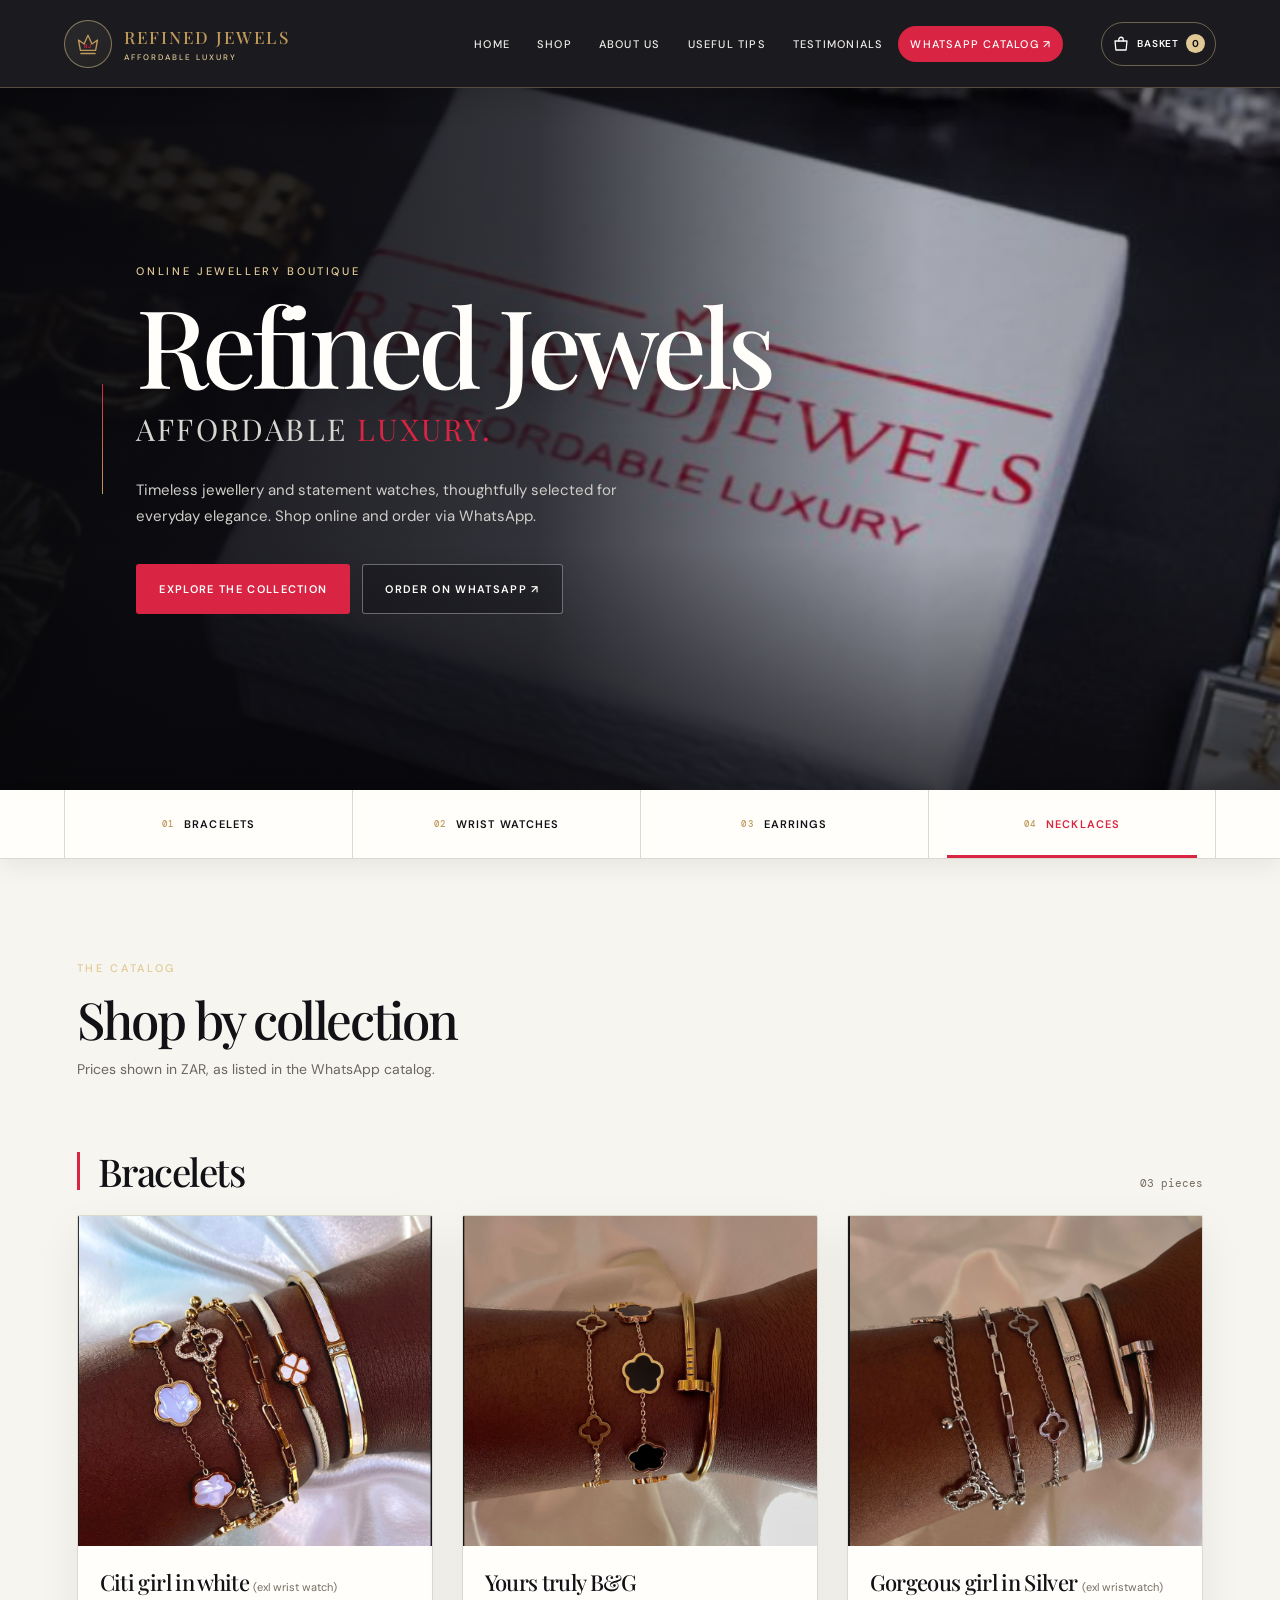
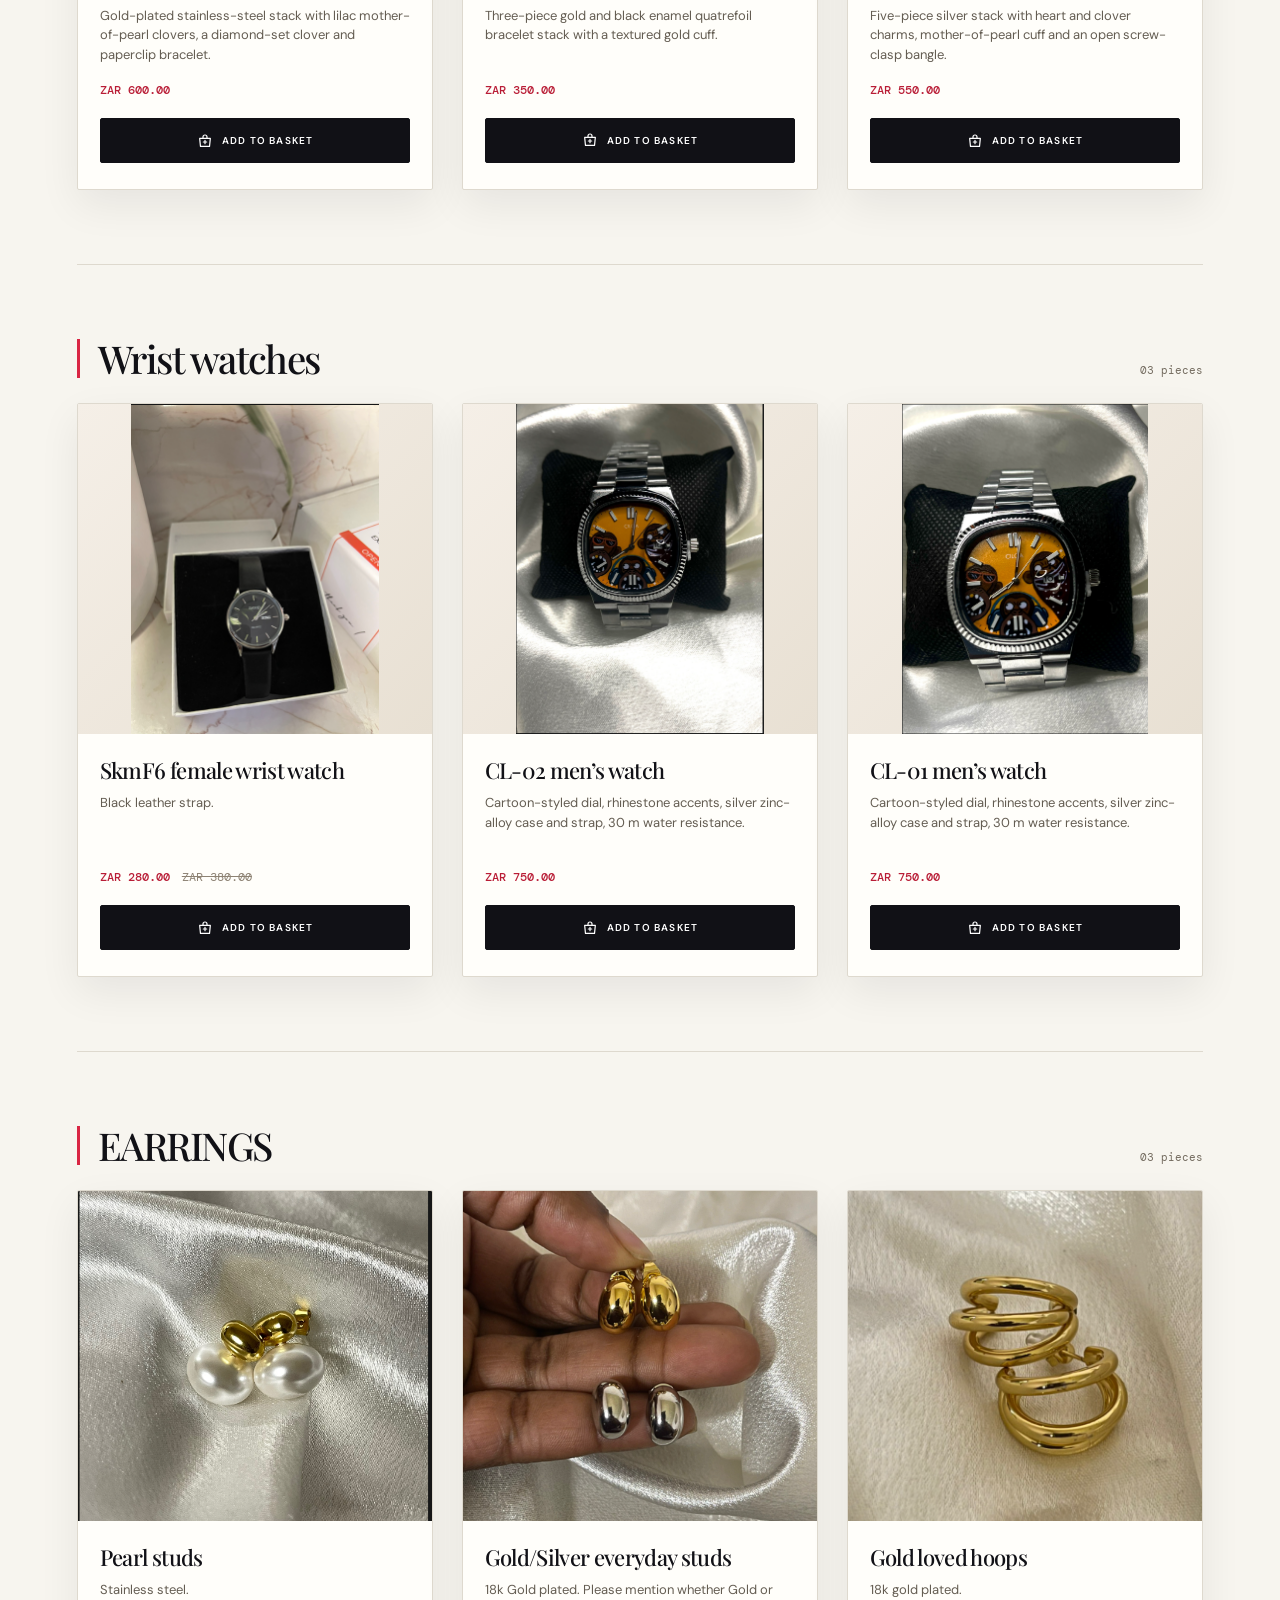
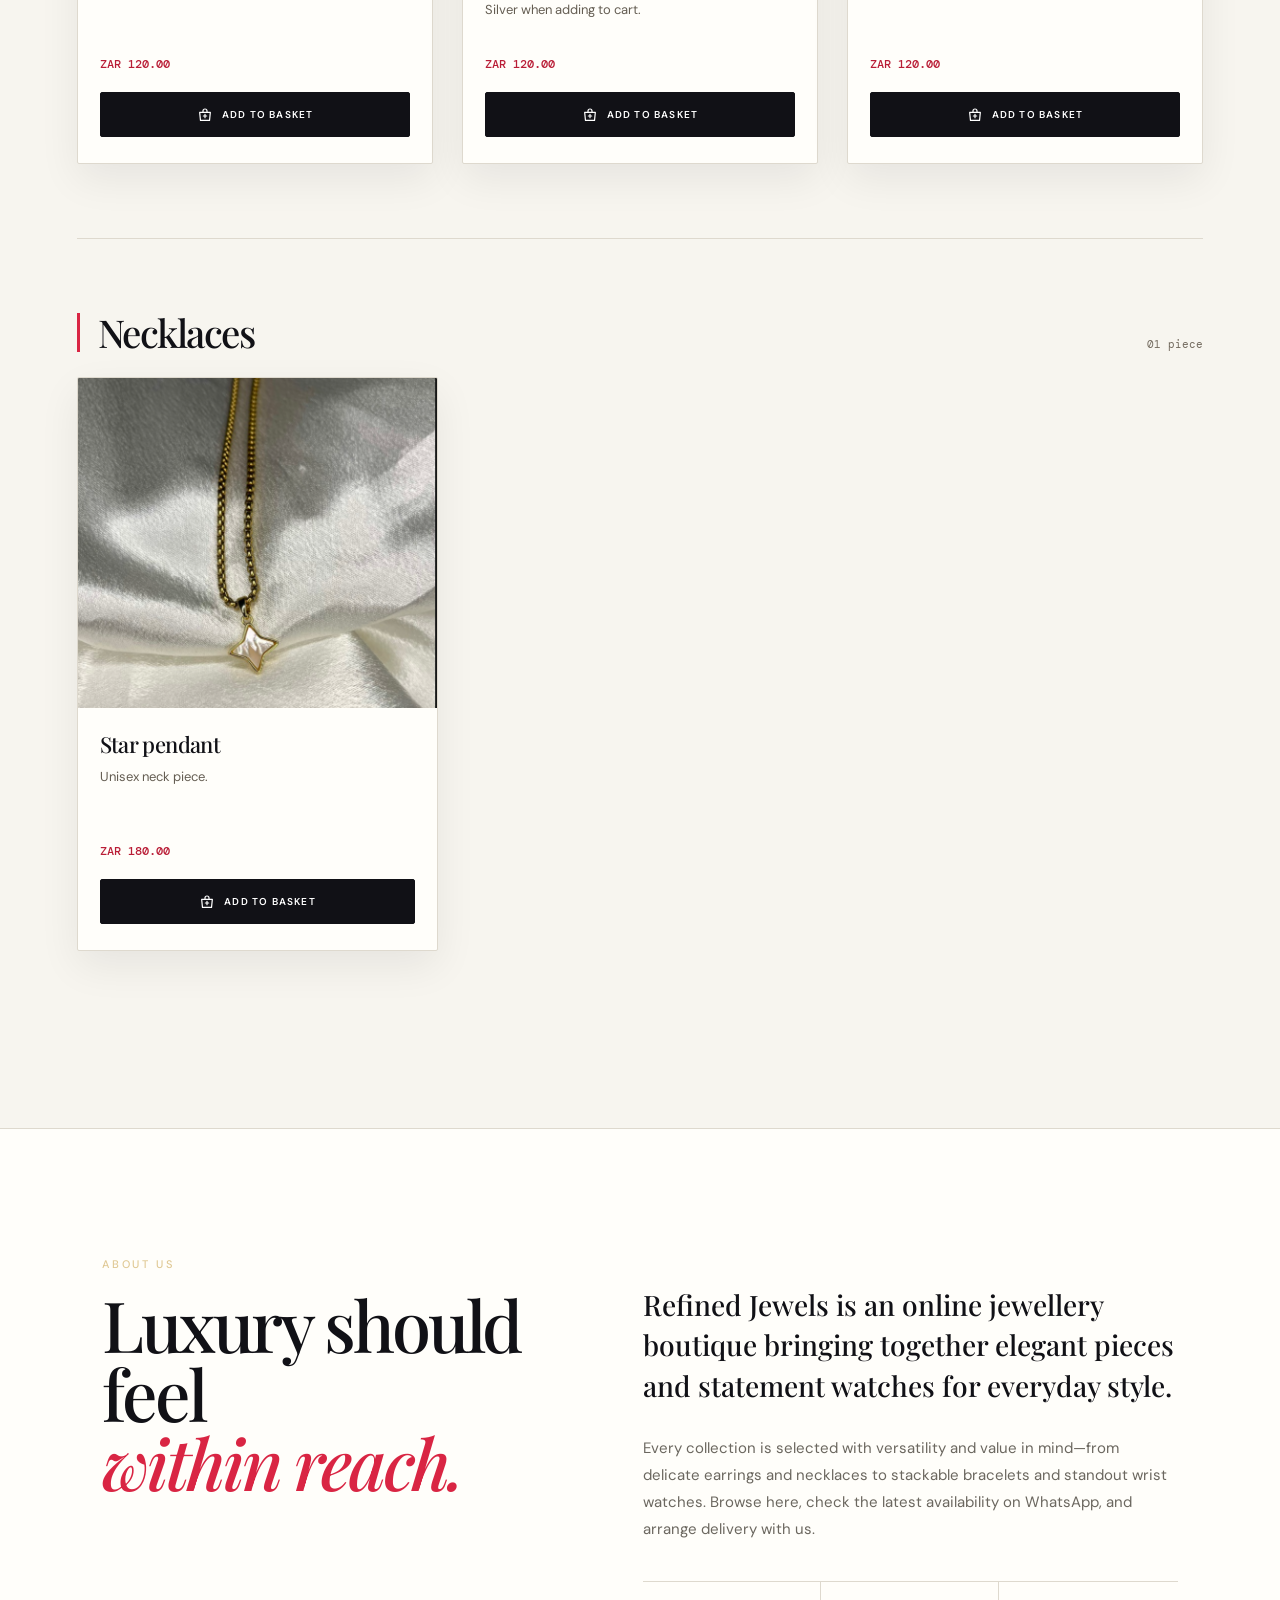
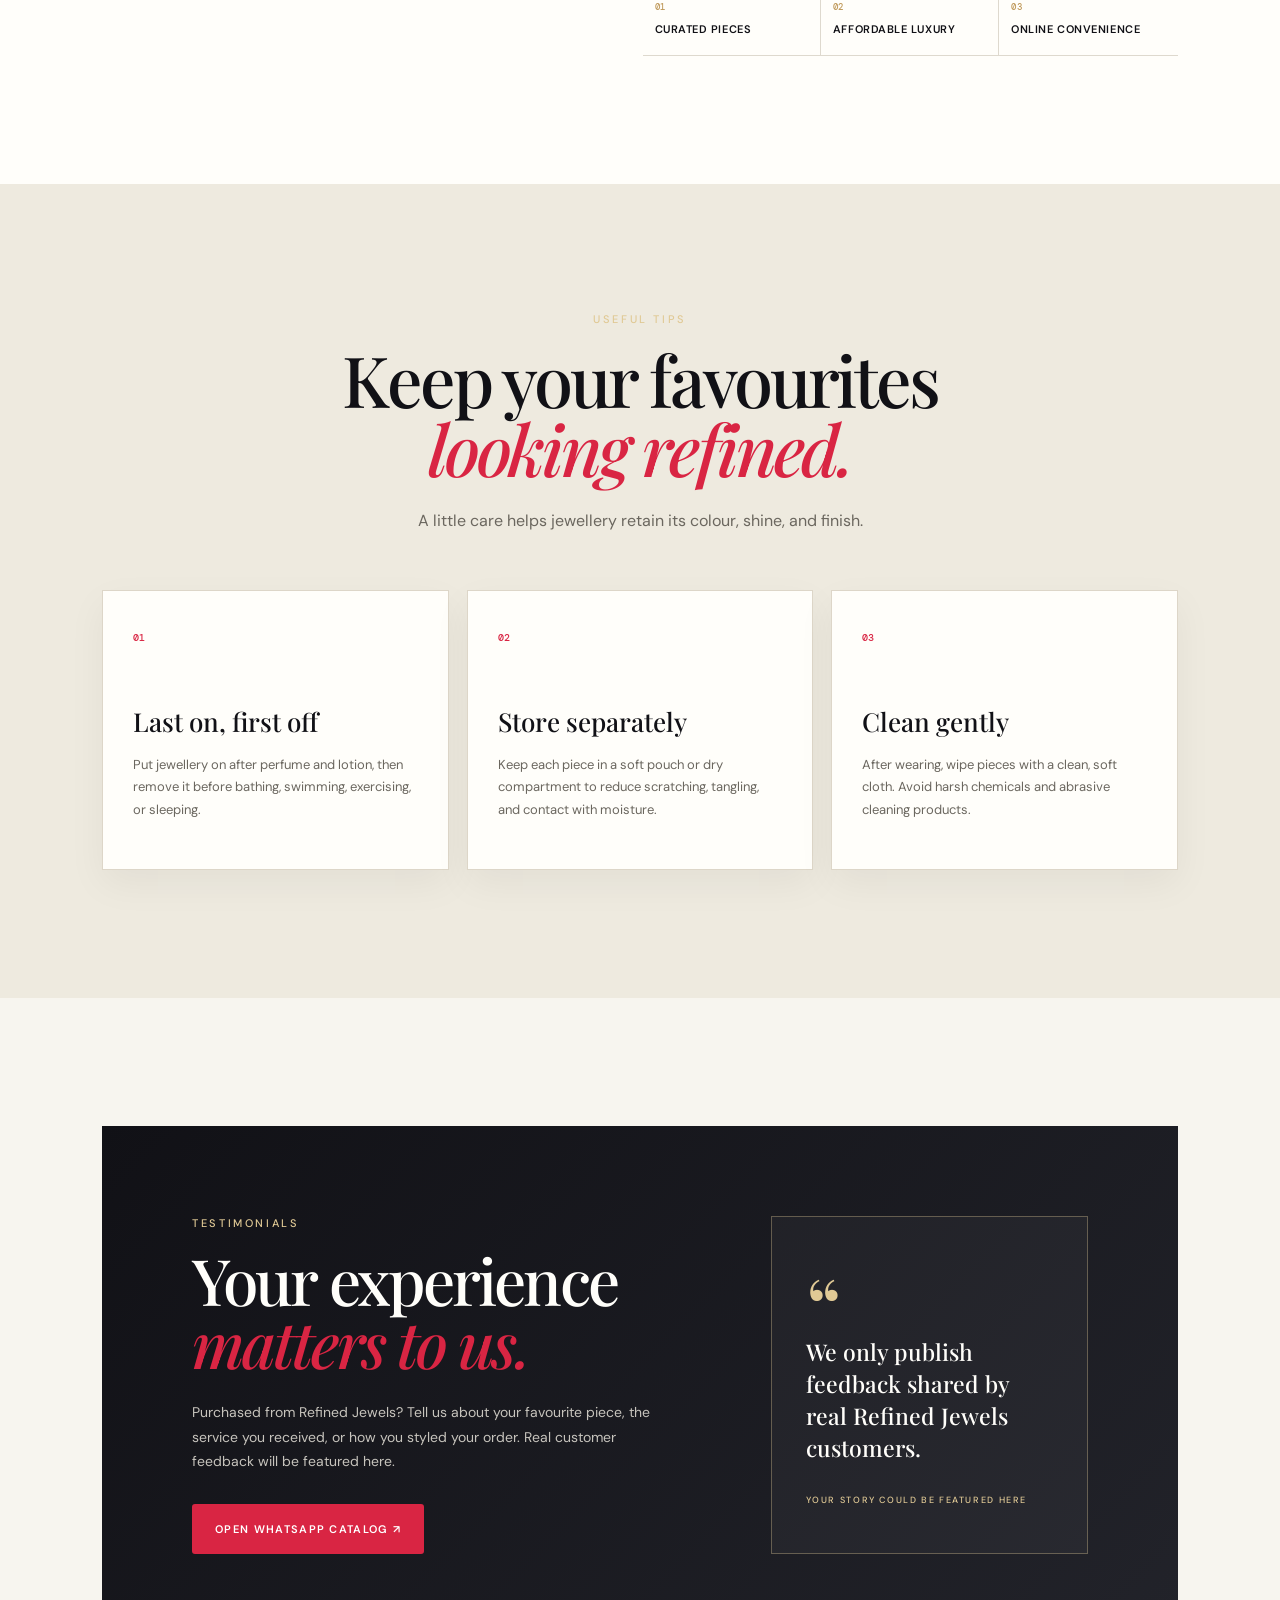
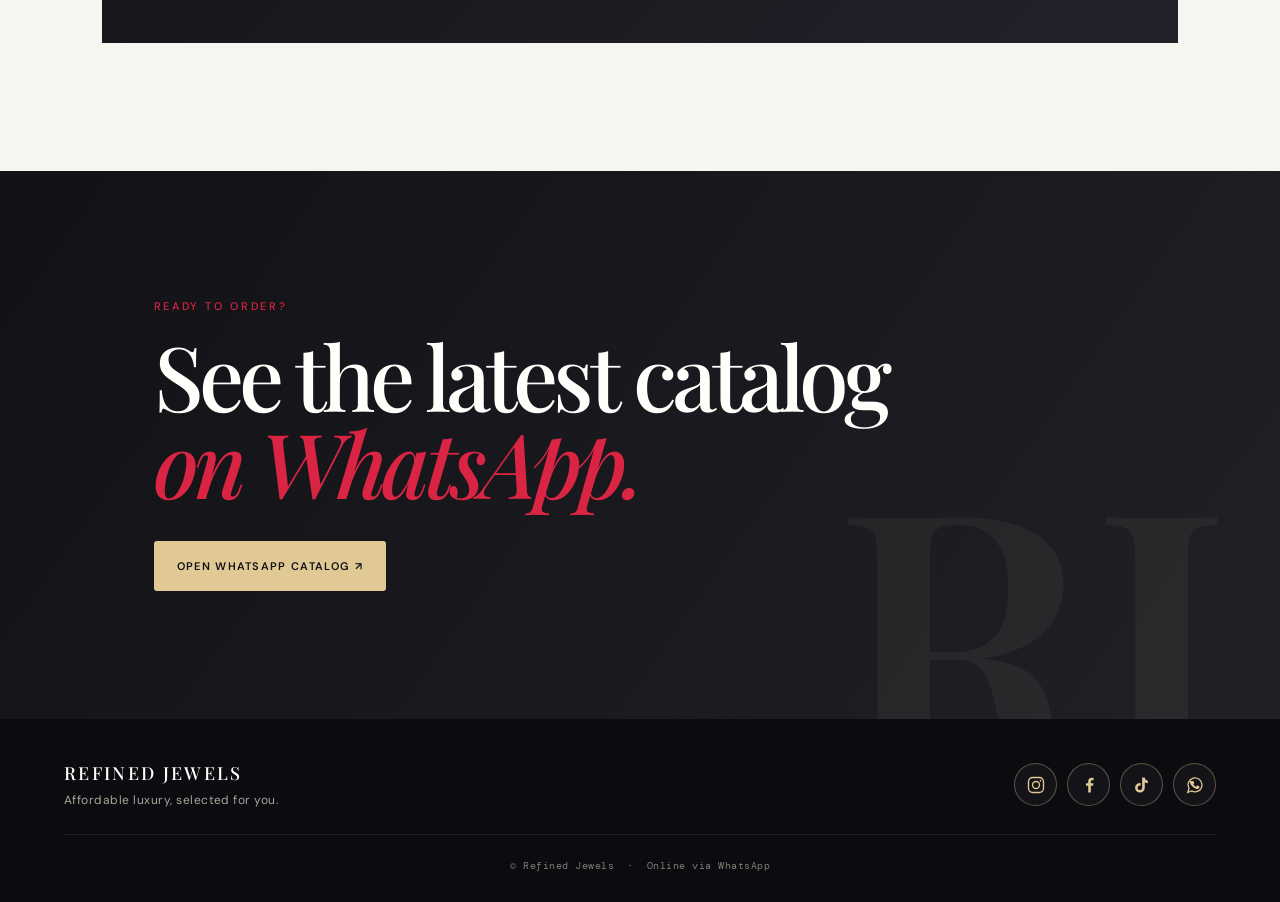
==== commit 1330e818: "Add shopping basket and WhatsApp checkout" ====
--- a/index.html
+++ b/index.html
@@ -33,6 +33,12 @@
       <a href="#testimonials">Testimonials</a>
       <a class="catalog-link" href="https://wa.me/c/151810350284989" target="_blank" rel="noreferrer">WhatsApp catalog <span aria-hidden="true">↗</span></a>
     </nav>
+
+    <a class="header-basket" href="basket.html" aria-label="View basket">
+      <svg viewBox="0 0 24 24" aria-hidden="true"><path d="M4 8h16l-1.2 12H5.2L4 8Z"/><path d="M9 8V6a3 3 0 0 1 6 0v2"/></svg>
+      <span class="basket-label">Basket</span>
+      <span class="basket-count" aria-live="polite">0</span>
+    </a>
   </header>
 
   <section id="top" class="hero" aria-labelledby="hero-title">
@@ -67,21 +73,21 @@
       <div class="product-grid">
         <article class="product-card lilac">
           <div class="product-media">
-            <img class="product-image" src="Citi girl in white (exl wrist watch).png" alt="Citi girl in white bracelet" loading="lazy" />
+            <img class="product-image" src="assets/Citi girl in white (exl wrist watch).png" alt="Citi girl in white bracelet" loading="lazy" />
             <span class="hover-caption">View image</span>
           </div>
           <div class="product-copy"><h3>Citi girl in white <small>(exl wrist watch)</small></h3><p>Gold-plated stainless-steel stack with lilac mother-of-pearl clovers, a diamond-set clover and paperclip bracelet.</p><strong>ZAR 600.00</strong></div>
         </article>
         <article class="product-card noir">
           <div class="product-media">
-            <img class="product-image" src="Yours truly B&G.png" alt="Yours truly B and G bracelet" loading="lazy" />
+            <img class="product-image" src="assets/Yours truly B&G.png" alt="Yours truly B and G bracelet" loading="lazy" />
             <span class="hover-caption">View image</span>
           </div>
           <div class="product-copy"><h3>Yours truly B&amp;G</h3><p>Three-piece gold and black enamel quatrefoil bracelet stack with a textured gold cuff.</p><strong>ZAR 350.00</strong></div>
         </article>
         <article class="product-card silver">
           <div class="product-media">
-            <img class="product-image" src="Gorgeous girl in Silver (exl wristwatch).png" alt="Gorgeous girl in Silver bracelet" loading="lazy" />
+            <img class="product-image" src="assets/Gorgeous girl in Silver (exl wristwatch).png" alt="Gorgeous girl in Silver bracelet" loading="lazy" />
             <span class="hover-caption">View image</span>
           </div>
           <div class="product-copy"><h3>Gorgeous girl in Silver <small>(exl wristwatch)</small></h3><p>Five-piece silver stack with heart and clover charms, mother-of-pearl cuff and an open screw-clasp bangle.</p><strong>ZAR 550.00</strong></div>
@@ -92,25 +98,25 @@
     <section id="watches" class="collection" aria-labelledby="watches-title">
       <div class="collection-title"><h2 id="watches-title">Wrist watches</h2><span>03 pieces</span></div>
       <div class="product-grid">
-        <article class="product-card watch-card"><div class="product-media"><img class="product-image" src="SkmF6 female wrist watch.png" alt="SkmF6 female wrist watch" loading="lazy" /><span class="hover-caption">View image</span></div><div class="product-copy"><h3>SkmF6 female wrist watch</h3><p>Black leather strap.</p><strong>ZAR 280.00 <del>ZAR 380.00</del></strong></div></article>
-        <article class="product-card watch-card"><div class="product-media"><img class="product-image" src="CL-02 men’s watch1.png" alt="CL-02 men’s watch" loading="lazy" /><span class="hover-caption">View image</span></div><div class="product-copy"><h3>CL-02 men’s watch</h3><p>Cartoon-styled dial, rhinestone accents, silver zinc-alloy case and strap, 30 m water resistance.</p><strong>ZAR 750.00</strong></div></article>
-        <article class="product-card watch-card"><div class="product-media"><img class="product-image" src="CL-02 men’s watch2.png" alt="CL-01 men’s watch" loading="lazy" /><span class="hover-caption">View image</span></div><div class="product-copy"><h3>CL-01 men’s watch</h3><p>Cartoon-styled dial, rhinestone accents, silver zinc-alloy case and strap, 30 m water resistance.</p><strong>ZAR 750.00</strong></div></article>
+        <article class="product-card watch-card"><div class="product-media"><img class="product-image" src="assets/SkmF6 female wrist watch.png" alt="SkmF6 female wrist watch" loading="lazy" /><span class="hover-caption">View image</span></div><div class="product-copy"><h3>SkmF6 female wrist watch</h3><p>Black leather strap.</p><strong>ZAR 280.00 <del>ZAR 380.00</del></strong></div></article>
+        <article class="product-card watch-card"><div class="product-media"><img class="product-image" src="assets/CL-02 men’s watch1.png" alt="CL-02 men’s watch" loading="lazy" /><span class="hover-caption">View image</span></div><div class="product-copy"><h3>CL-02 men’s watch</h3><p>Cartoon-styled dial, rhinestone accents, silver zinc-alloy case and strap, 30 m water resistance.</p><strong>ZAR 750.00</strong></div></article>
+        <article class="product-card watch-card"><div class="product-media"><img class="product-image" src="assets/CL-02 men’s watch2.png" alt="CL-01 men’s watch" loading="lazy" /><span class="hover-caption">View image</span></div><div class="product-copy"><h3>CL-01 men’s watch</h3><p>Cartoon-styled dial, rhinestone accents, silver zinc-alloy case and strap, 30 m water resistance.</p><strong>ZAR 750.00</strong></div></article>
       </div>
     </section>
 
     <section id="earrings" class="collection" aria-labelledby="earrings-title">
       <div class="collection-title"><h2 id="earrings-title">EARRINGS</h2><span>03 pieces</span></div>
       <div class="product-grid">
-        <article class="product-card"><div class="product-media"><img class="product-image" src="Pearl studs.png" alt="Pearl stud earrings" loading="lazy" /><span class="hover-caption">View image</span></div><div class="product-copy"><h3>Pearl studs</h3><p>Stainless steel.</p><strong>ZAR 120.00</strong></div></article>
-        <article class="product-card"><div class="product-media"><img class="product-image" src="GoldSilver everyday studs.png" alt="Gold and silver everyday stud earrings" loading="lazy" /><span class="hover-caption">View image</span></div><div class="product-copy"><h3>Gold/Silver everyday studs</h3><p>18k Gold plated. Please mention whether Gold or Silver when adding to cart.</p><strong>ZAR 120.00</strong></div></article>
-        <article class="product-card"><div class="product-media"><img class="product-image" src="Gold loved hoops.png" alt="Gold heart hoop earrings" loading="lazy" /><span class="hover-caption">View image</span></div><div class="product-copy"><h3>Gold loved hoops</h3><p>18k gold plated.</p><strong>ZAR 120.00</strong></div></article>
+        <article class="product-card"><div class="product-media"><img class="product-image" src="assets/Pearl studs.png" alt="Pearl stud earrings" loading="lazy" /><span class="hover-caption">View image</span></div><div class="product-copy"><h3>Pearl studs</h3><p>Stainless steel.</p><strong>ZAR 120.00</strong></div></article>
+        <article class="product-card"><div class="product-media"><img class="product-image" src="assets/GoldSilver everyday studs.png" alt="Gold and silver everyday stud earrings" loading="lazy" /><span class="hover-caption">View image</span></div><div class="product-copy"><h3>Gold/Silver everyday studs</h3><p>18k Gold plated. Please mention whether Gold or Silver when adding to cart.</p><strong>ZAR 120.00</strong></div></article>
+        <article class="product-card"><div class="product-media"><img class="product-image" src="assets/Gold loved hoops.png" alt="Gold heart hoop earrings" loading="lazy" /><span class="hover-caption">View image</span></div><div class="product-copy"><h3>Gold loved hoops</h3><p>18k gold plated.</p><strong>ZAR 120.00</strong></div></article>
       </div>
     </section>
 
     <section id="necklaces" class="collection" aria-labelledby="necklaces-title">
       <div class="collection-title"><h2 id="necklaces-title">Necklaces</h2><span>01 piece</span></div>
       <div class="product-grid one">
-        <article class="product-card"><div class="product-media"><img class="product-image" src="Star pendent.png" alt="Star pendant necklace" loading="lazy" /><span class="hover-caption">View image</span></div><div class="product-copy"><h3>Star pendant</h3><p>Unisex neck piece.</p><strong>ZAR 180.00</strong></div></article>
+        <article class="product-card"><div class="product-media"><img class="product-image" src="assets/Star pendent.png" alt="Star pendant necklace" loading="lazy" /><span class="hover-caption">View image</span></div><div class="product-copy"><h3>Star pendant</h3><p>Unisex neck piece.</p><strong>ZAR 180.00</strong></div></article>
       </div>
     </section>
   </section>
@@ -162,7 +168,7 @@
         <p class="eyebrow">TESTIMONIALS</p>
         <h2 id="testimonials-title">Your experience<br><em>matters to us.</em></h2>
         <p>Purchased from Refined Jewels? Tell us about your favourite piece, the service you received, or how you styled your order. Real customer feedback will be featured here.</p>
-        <a class="button primary" href="https://wa.me/151810350284989?text=I%27d%20like%20to%20share%20my%20Refined%20Jewels%20experience" target="_blank" rel="noreferrer">Share your experience ↗</a>
+        <a class="button primary" href="https://wa.me/c/151810350284989" target="_blank" rel="noreferrer">Open WhatsApp catalog ↗</a>
       </div>
       <aside class="testimonial-placeholder" aria-label="Customer testimonial invitation">
         <span aria-hidden="true">“</span>
@@ -340,7 +346,7 @@
     isolation: isolate;
     background-image:
       linear-gradient(90deg, rgba(9,9,13,.96) 0%, rgba(13,13,18,.82) 42%, rgba(13,13,18,.28) 72%, rgba(13,13,18,.38) 100%),
-      url('BgHeader picture.png');
+      url('assets/BgHeader picture.png');
     background-size: cover;
     background-position: center 48%;
   }
@@ -734,7 +740,7 @@
       align-items: flex-end;
       background-image:
         linear-gradient(180deg, rgba(9,9,13,.2) 0%, rgba(9,9,13,.54) 32%, rgba(9,9,13,.96) 74%, #09090d 100%),
-        url('BgHeader picture.png');
+        url('assets/BgHeader picture.png');
       background-position: 62% center;
     }
 
@@ -780,6 +786,71 @@
   }
 </style>
 
+<style>
+  .topbar { justify-content: flex-start; }
+  .main-menu { margin-left: auto; }
+
+  .header-basket {
+    order: 3;
+    min-width: 84px;
+    height: 44px;
+    margin-left: 8px;
+    padding: 0 10px;
+    display: inline-flex;
+    align-items: center;
+    justify-content: center;
+    gap: 7px;
+    color: var(--pearl);
+    border: 1px solid rgba(224,201,149,.42);
+    border-radius: 999px;
+    text-decoration: none;
+    font: 600 10px 'DM Sans', sans-serif;
+    letter-spacing: .08em;
+    text-transform: uppercase;
+    transition: color .2s ease, border-color .2s ease, background .2s ease;
+  }
+
+  .header-basket:hover { color: white; border-color: var(--ruby); background: var(--ruby); }
+  .header-basket svg { width: 18px; height: 18px; fill: none; stroke: currentColor; stroke-width: 1.7; stroke-linecap: round; stroke-linejoin: round; }
+  .basket-count { min-width: 19px; height: 19px; padding: 0 5px; display: grid; place-items: center; color: var(--ink); background: var(--gold-light); border-radius: 999px; font: 700 10px 'DM Sans', sans-serif; }
+
+  .add-to-basket {
+    width: 100%;
+    min-height: 45px;
+    margin-top: 20px;
+    padding: 12px 15px;
+    display: flex;
+    align-items: center;
+    justify-content: center;
+    gap: 9px;
+    color: white;
+    background: var(--ink);
+    border: 1px solid var(--ink);
+    border-radius: 2px;
+    cursor: pointer;
+    font: 600 10px 'DM Sans', sans-serif;
+    letter-spacing: .12em;
+    text-transform: uppercase;
+    transition: background .2s ease, border-color .2s ease, transform .2s ease;
+  }
+
+  .add-to-basket:hover { background: var(--ruby); border-color: var(--ruby); transform: translateY(-2px); }
+  .add-to-basket.added { background: #315d49; border-color: #315d49; }
+  .add-to-basket svg { width: 16px; height: 16px; fill: none; stroke: currentColor; stroke-width: 1.8; stroke-linecap: round; stroke-linejoin: round; }
+
+  @media (max-width: 1100px) {
+    .main-menu { margin-left: 0; }
+    .header-basket { margin-left: auto; }
+    .menu-toggle { order: 4; margin-left: 8px; }
+  }
+
+  @media (max-width: 520px) {
+    .header-basket { min-width: 48px; width: 48px; padding: 0 6px; gap: 2px; }
+    .basket-label { position: absolute; width: 1px; height: 1px; overflow: hidden; clip: rect(0 0 0 0); clip-path: inset(50%); white-space: nowrap; }
+    .basket-count { min-width: 17px; height: 17px; padding: 0 4px; transform: translate(3px,-8px); }
+  }
+</style>
+
 <div class="lightbox" id="product-lightbox" aria-hidden="true" role="dialog" aria-modal="true" aria-label="Product image preview">
   <button class="lightbox-close" type="button" aria-label="Close image preview">×</button>
   <div class="lightbox-content">
@@ -831,6 +902,80 @@
   document.querySelectorAll('[data-social-placeholder]').forEach((link) => {
     link.addEventListener('click', (event) => event.preventDefault());
   });
+
+  const basketStorageKey = 'refinedJewelsBasket';
+  const basketCount = document.querySelector('.basket-count');
+
+  const readBasket = () => {
+    try {
+      const saved = JSON.parse(localStorage.getItem(basketStorageKey) || '[]');
+      return Array.isArray(saved) ? saved : [];
+    } catch {
+      return [];
+    }
+  };
+
+  const saveBasket = (basket) => {
+    localStorage.setItem(basketStorageKey, JSON.stringify(basket));
+    updateBasketCount();
+  };
+
+  const updateBasketCount = () => {
+    const quantity = readBasket().reduce((total, item) => total + Number(item.quantity || 0), 0);
+    basketCount.textContent = String(quantity);
+    basketCount.closest('.header-basket').setAttribute('aria-label', `View basket with ${quantity} item${quantity === 1 ? '' : 's'}`);
+  };
+
+  const productId = (title) => title
+    .toLowerCase()
+    .normalize('NFD')
+    .replace(/[\u0300-\u036f]/g, '')
+    .replace(/[^a-z0-9]+/g, '-')
+    .replace(/(^-|-$)/g, '');
+
+  document.querySelectorAll('.product-card').forEach((card) => {
+    const copy = card.querySelector('.product-copy');
+    const title = card.querySelector('h3')?.textContent?.trim();
+    const priceText = card.querySelector('.product-copy strong')?.textContent || '';
+    const priceMatch = priceText.match(/ZAR\s*([\d,.]+)/i);
+    const image = card.querySelector('.product-image');
+
+    if (!copy || !title || !priceMatch || !image) return;
+
+    const button = document.createElement('button');
+    button.type = 'button';
+    button.className = 'add-to-basket';
+    button.innerHTML = '<svg viewBox="0 0 24 24" aria-hidden="true"><path d="M4 8h16l-1.2 12H5.2L4 8Z"/><path d="M9 8V6a3 3 0 0 1 6 0v2"/><path d="M12 11v5M9.5 13.5h5"/></svg><span>Add to basket</span>';
+    button.setAttribute('aria-label', `Add ${title} to basket`);
+
+    button.addEventListener('click', () => {
+      const basket = readBasket();
+      const id = productId(title);
+      const existing = basket.find((item) => item.id === id);
+
+      if (existing) existing.quantity += 1;
+      else basket.push({
+        id,
+        title,
+        price: Number(priceMatch[1].replace(/,/g, '')),
+        image: image.getAttribute('src'),
+        quantity: 1
+      });
+
+      saveBasket(basket);
+      button.classList.add('added');
+      button.querySelector('span').textContent = 'Added to basket ✓';
+      window.setTimeout(() => {
+        button.classList.remove('added');
+        button.querySelector('span').textContent = 'Add to basket';
+      }, 1400);
+    });
+
+    copy.appendChild(button);
+  });
+
+  updateBasketCount();
+  window.addEventListener('storage', updateBasketCount);
 
   const lightbox = document.getElementById('product-lightbox');
   const lightboxImage = document.getElementById('lightbox-image');
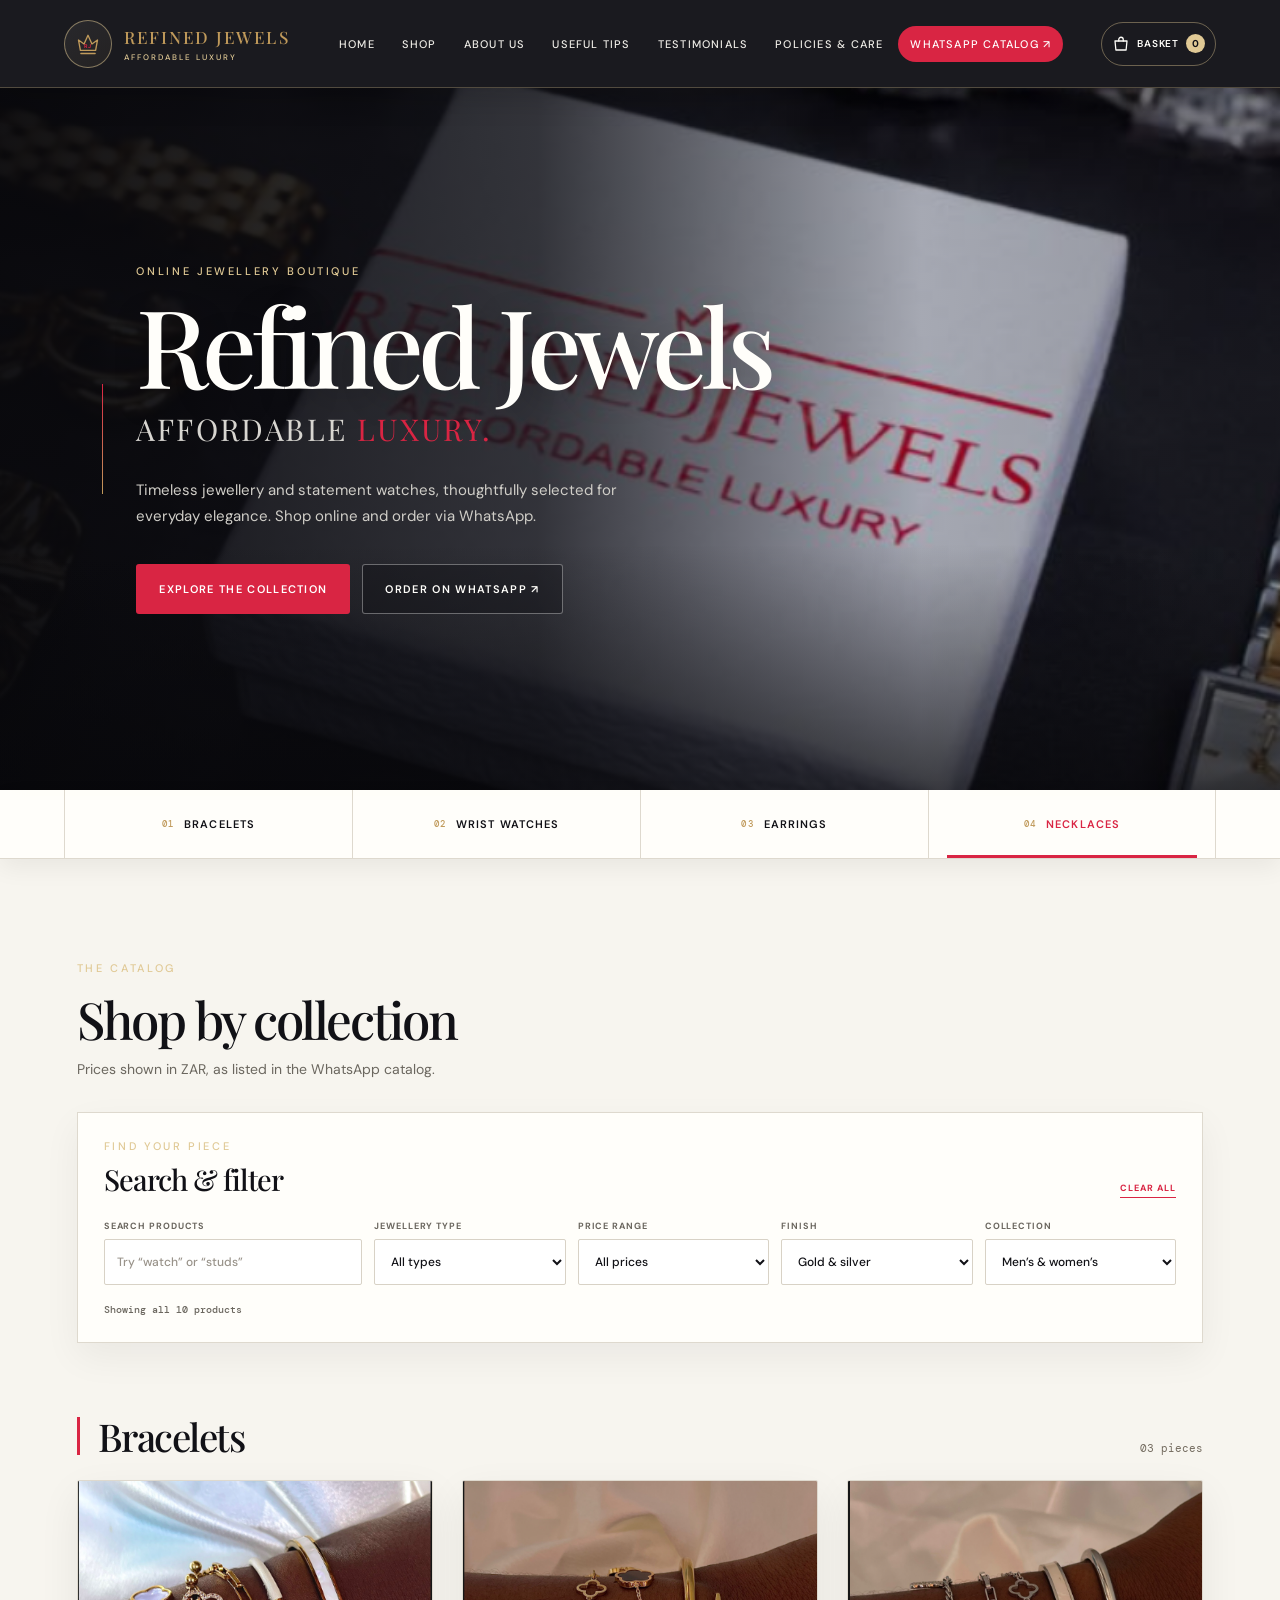
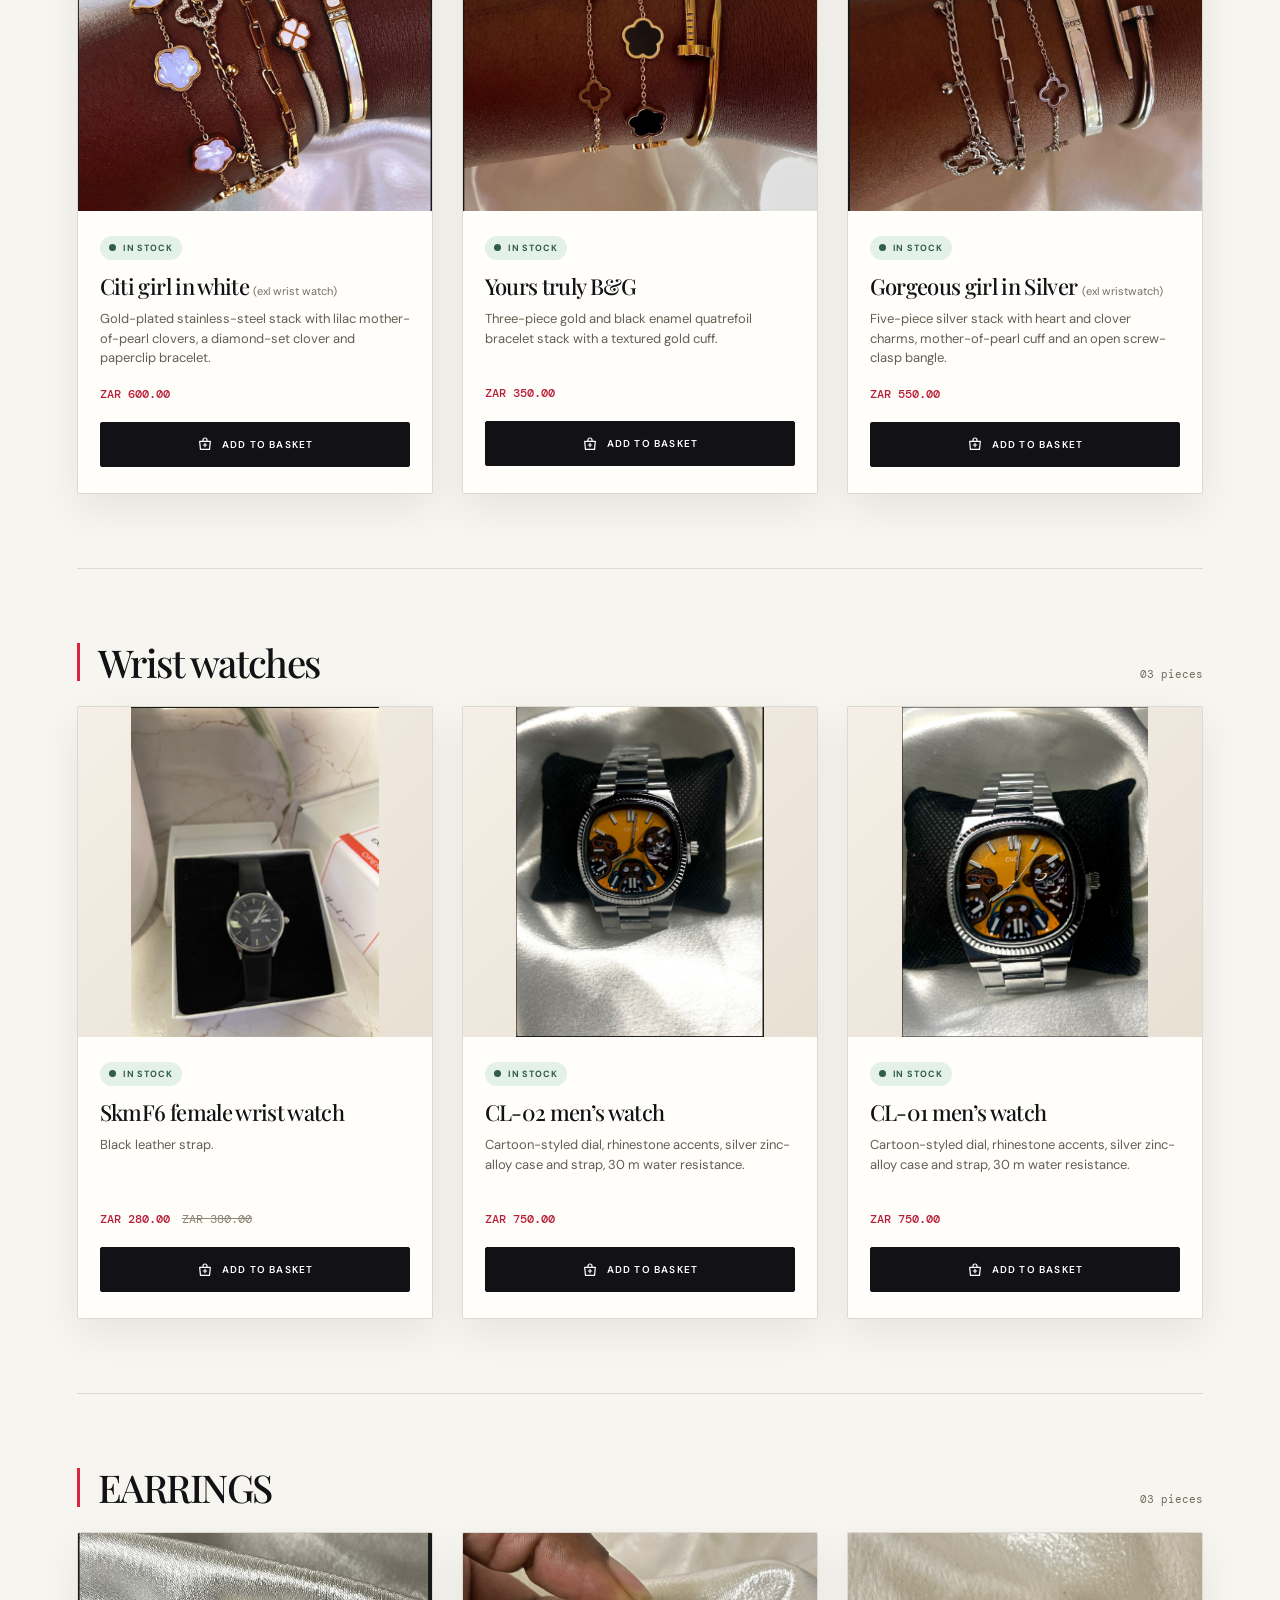
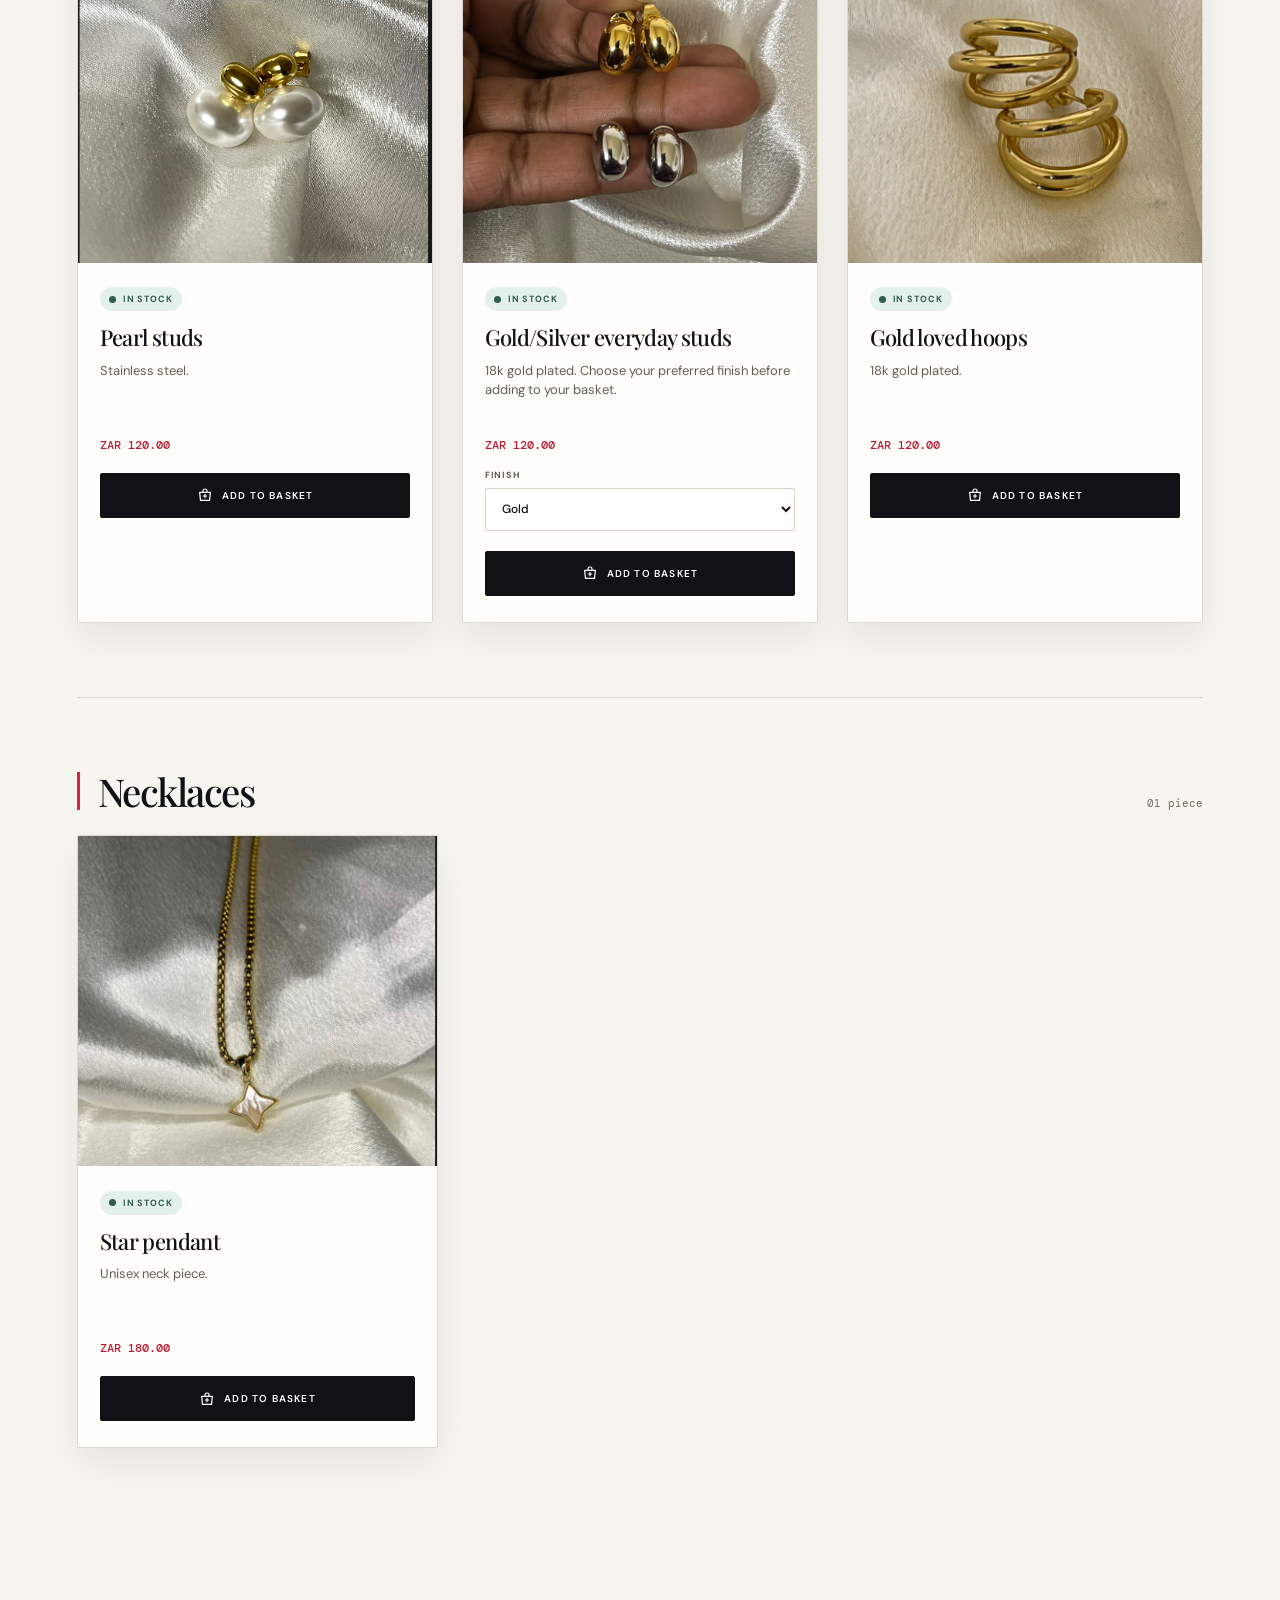
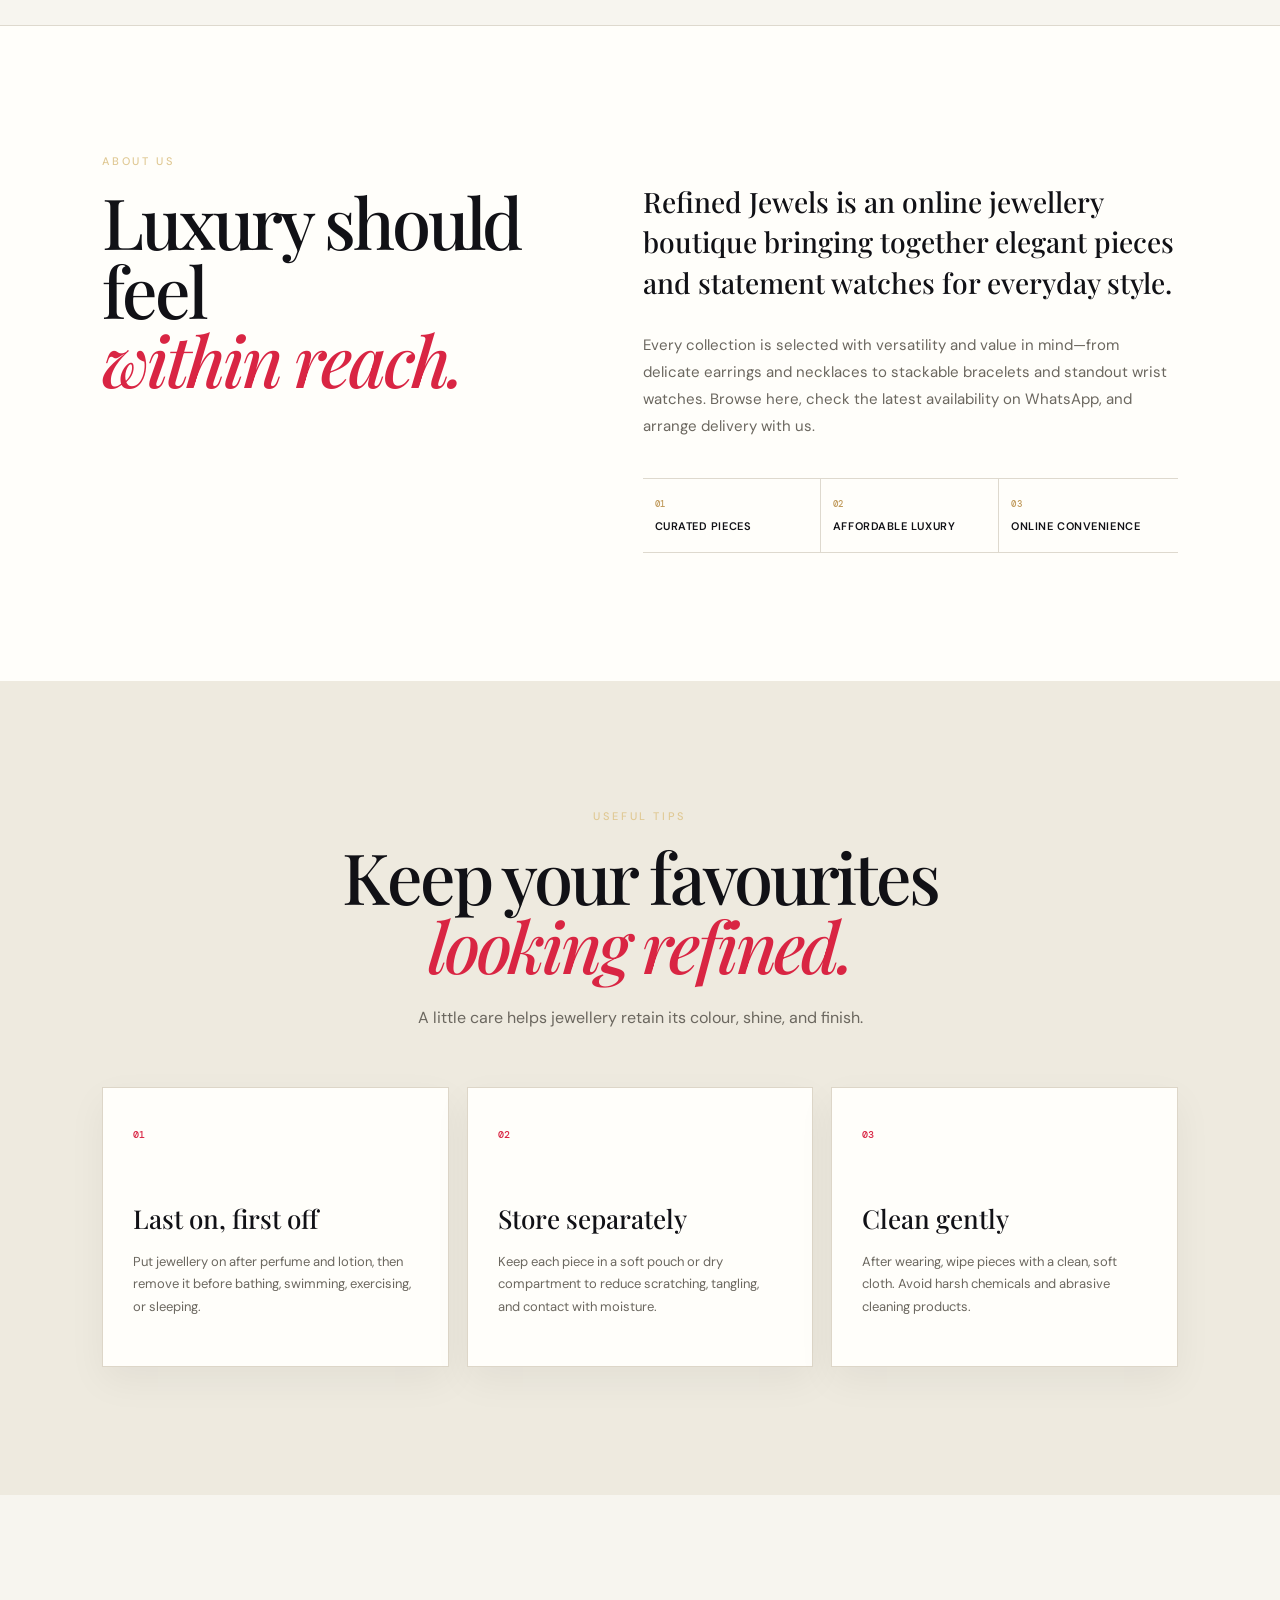
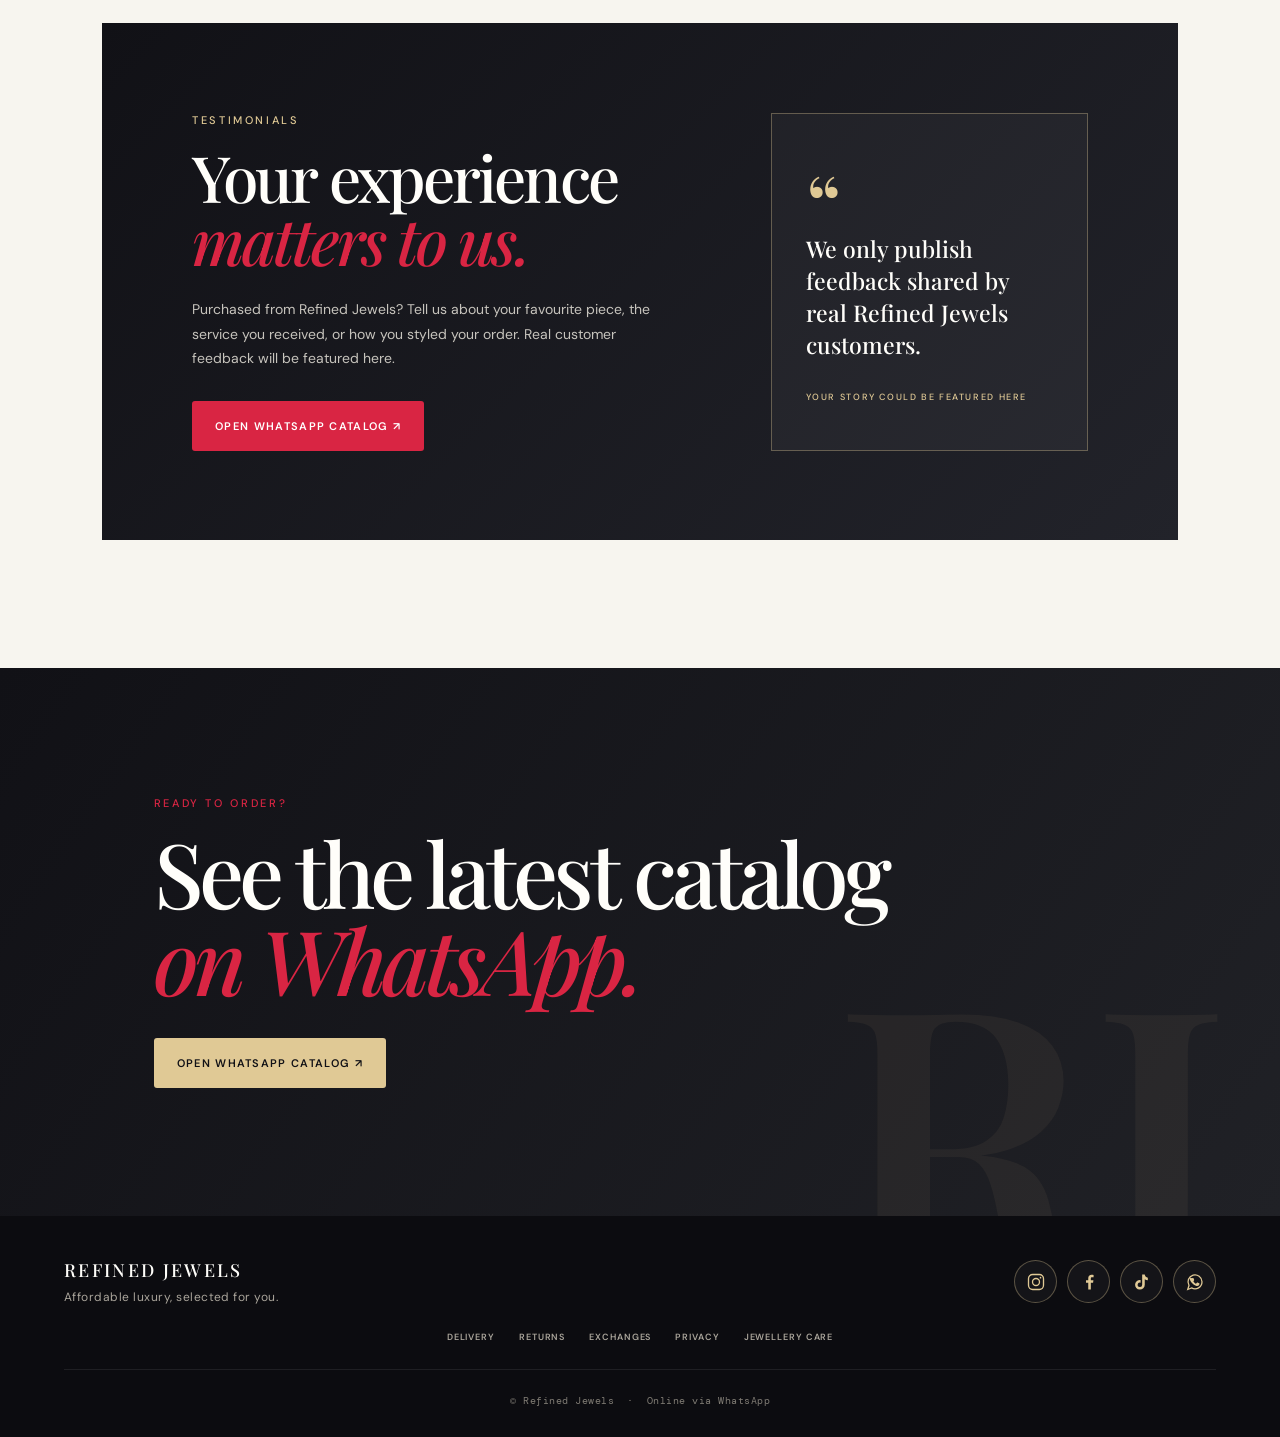
==== commit bb42286f: "Add checkout, catalogue filters, and customer policies" ====
--- a/index.html
+++ b/index.html
@@ -4,8 +4,60 @@
   <meta charset="utf-8" />
   <meta name="viewport" content="width=device-width, initial-scale=1" />
   <meta name="theme-color" content="#111116" />
-  <meta name="description" content="Refined Jewels — affordable luxury jewellery and watches, available online via WhatsApp." />
-  <title>Refined Jewels | Affordable Luxury</title>
+  <meta name="description" content="Shop affordable luxury jewellery and watches from Refined Jewels. Browse bracelets, earrings, necklaces and watches, then order securely through WhatsApp." />
+  <meta name="robots" content="index, follow, max-image-preview:large" />
+  <link rel="canonical" href="https://ndzondelelo.github.io/RefinedJewels/" />
+  <link rel="icon" href="assets/favicon.svg" type="image/svg+xml" />
+  <meta property="og:type" content="website" />
+  <meta property="og:site_name" content="Refined Jewels" />
+  <meta property="og:title" content="Refined Jewels | Affordable Luxury Jewellery &amp; Watches" />
+  <meta property="og:description" content="Discover affordable luxury bracelets, earrings, necklaces and watches, with ordering available through WhatsApp." />
+  <meta property="og:url" content="https://ndzondelelo.github.io/RefinedJewels/" />
+  <meta property="og:image" content="https://ndzondelelo.github.io/RefinedJewels/assets/social-sharing-preview.png" />
+  <meta property="og:image:alt" content="Refined Jewels jewellery and watches arranged around a branded jewellery box" />
+  <meta name="twitter:card" content="summary_large_image" />
+  <meta name="twitter:title" content="Refined Jewels | Affordable Luxury" />
+  <meta name="twitter:description" content="Shop bracelets, earrings, necklaces and watches from Refined Jewels." />
+  <meta name="twitter:image" content="https://ndzondelelo.github.io/RefinedJewels/assets/social-sharing-preview.png" />
+  <title>Affordable Jewellery &amp; Watches | Refined Jewels</title>
+  <script type="application/ld+json">
+  {
+    "@context": "https://schema.org",
+    "@graph": [
+      {
+        "@type": "Organization",
+        "@id": "https://ndzondelelo.github.io/RefinedJewels/#organization",
+        "name": "Refined Jewels",
+        "url": "https://ndzondelelo.github.io/RefinedJewels/",
+        "logo": "https://ndzondelelo.github.io/RefinedJewels/assets/favicon.svg"
+      },
+      {
+        "@type": "WebSite",
+        "@id": "https://ndzondelelo.github.io/RefinedJewels/#website",
+        "name": "Refined Jewels",
+        "url": "https://ndzondelelo.github.io/RefinedJewels/",
+        "publisher": { "@id": "https://ndzondelelo.github.io/RefinedJewels/#organization" }
+      },
+      {
+        "@type": "ItemList",
+        "name": "Refined Jewels product catalogue",
+        "numberOfItems": 10,
+        "itemListElement": [
+          { "@type": "ListItem", "position": 1, "item": { "@type": "Product", "name": "Citi girl in white", "description": "Gold-plated stainless-steel bracelet stack with lilac mother-of-pearl clovers.", "image": "https://ndzondelelo.github.io/RefinedJewels/assets/Citi%20girl%20in%20white%20(exl%20wrist%20watch).png", "brand": { "@id": "https://ndzondelelo.github.io/RefinedJewels/#organization" }, "offers": { "@type": "Offer", "priceCurrency": "ZAR", "price": "600.00", "availability": "https://schema.org/InStock", "url": "https://ndzondelelo.github.io/RefinedJewels/#bracelets" } } },
+          { "@type": "ListItem", "position": 2, "item": { "@type": "Product", "name": "Yours truly B&G", "description": "Three-piece gold and black enamel bracelet stack.", "image": "https://ndzondelelo.github.io/RefinedJewels/assets/Yours%20truly%20B%26G.png", "brand": { "@id": "https://ndzondelelo.github.io/RefinedJewels/#organization" }, "offers": { "@type": "Offer", "priceCurrency": "ZAR", "price": "350.00", "availability": "https://schema.org/InStock", "url": "https://ndzondelelo.github.io/RefinedJewels/#bracelets" } } },
+          { "@type": "ListItem", "position": 3, "item": { "@type": "Product", "name": "Gorgeous girl in Silver", "description": "Five-piece silver bracelet stack with heart and clover charms.", "image": "https://ndzondelelo.github.io/RefinedJewels/assets/Gorgeous%20girl%20in%20Silver%20(exl%20wristwatch).png", "brand": { "@id": "https://ndzondelelo.github.io/RefinedJewels/#organization" }, "offers": { "@type": "Offer", "priceCurrency": "ZAR", "price": "550.00", "availability": "https://schema.org/InStock", "url": "https://ndzondelelo.github.io/RefinedJewels/#bracelets" } } },
+          { "@type": "ListItem", "position": 4, "item": { "@type": "Product", "name": "SkmF6 female wrist watch", "description": "Female wrist watch with a black leather strap.", "image": "https://ndzondelelo.github.io/RefinedJewels/assets/SkmF6%20female%20wrist%20watch.png", "brand": { "@id": "https://ndzondelelo.github.io/RefinedJewels/#organization" }, "offers": { "@type": "Offer", "priceCurrency": "ZAR", "price": "280.00", "availability": "https://schema.org/InStock", "url": "https://ndzondelelo.github.io/RefinedJewels/#watches" } } },
+          { "@type": "ListItem", "position": 5, "item": { "@type": "Product", "name": "CL-02 men’s watch", "description": "Silver men’s watch with rhinestone accents and 30 metre water resistance.", "image": "https://ndzondelelo.github.io/RefinedJewels/assets/CL-02%20men%E2%80%99s%20watch1.png", "brand": { "@id": "https://ndzondelelo.github.io/RefinedJewels/#organization" }, "offers": { "@type": "Offer", "priceCurrency": "ZAR", "price": "750.00", "availability": "https://schema.org/InStock", "url": "https://ndzondelelo.github.io/RefinedJewels/#watches" } } },
+          { "@type": "ListItem", "position": 6, "item": { "@type": "Product", "name": "CL-01 men’s watch", "description": "Silver men’s watch with rhinestone accents and 30 metre water resistance.", "image": "https://ndzondelelo.github.io/RefinedJewels/assets/CL-02%20men%E2%80%99s%20watch2.png", "brand": { "@id": "https://ndzondelelo.github.io/RefinedJewels/#organization" }, "offers": { "@type": "Offer", "priceCurrency": "ZAR", "price": "750.00", "availability": "https://schema.org/InStock", "url": "https://ndzondelelo.github.io/RefinedJewels/#watches" } } },
+          { "@type": "ListItem", "position": 7, "item": { "@type": "Product", "name": "Pearl studs", "description": "Stainless-steel pearl stud earrings.", "image": "https://ndzondelelo.github.io/RefinedJewels/assets/Pearl%20studs.png", "brand": { "@id": "https://ndzondelelo.github.io/RefinedJewels/#organization" }, "offers": { "@type": "Offer", "priceCurrency": "ZAR", "price": "120.00", "availability": "https://schema.org/InStock", "url": "https://ndzondelelo.github.io/RefinedJewels/#earrings" } } },
+          { "@type": "ListItem", "position": 8, "item": { "@type": "Product", "name": "Gold/Silver everyday studs", "description": "Everyday stud earrings available in gold or silver finishes.", "image": "https://ndzondelelo.github.io/RefinedJewels/assets/GoldSilver%20everyday%20studs.png", "brand": { "@id": "https://ndzondelelo.github.io/RefinedJewels/#organization" }, "offers": { "@type": "Offer", "priceCurrency": "ZAR", "price": "120.00", "availability": "https://schema.org/InStock", "url": "https://ndzondelelo.github.io/RefinedJewels/#earrings" } } },
+          { "@type": "ListItem", "position": 9, "item": { "@type": "Product", "name": "Gold loved hoops", "description": "18k gold-plated heart hoop earrings.", "image": "https://ndzondelelo.github.io/RefinedJewels/assets/Gold%20loved%20hoops.png", "brand": { "@id": "https://ndzondelelo.github.io/RefinedJewels/#organization" }, "offers": { "@type": "Offer", "priceCurrency": "ZAR", "price": "120.00", "availability": "https://schema.org/InStock", "url": "https://ndzondelelo.github.io/RefinedJewels/#earrings" } } },
+          { "@type": "ListItem", "position": 10, "item": { "@type": "Product", "name": "Star pendant", "description": "Unisex gold-finish star pendant necklace.", "image": "https://ndzondelelo.github.io/RefinedJewels/assets/Star%20pendent.png", "brand": { "@id": "https://ndzondelelo.github.io/RefinedJewels/#organization" }, "offers": { "@type": "Offer", "priceCurrency": "ZAR", "price": "180.00", "availability": "https://schema.org/InStock", "url": "https://ndzondelelo.github.io/RefinedJewels/#necklaces" } } }
+        ]
+      }
+    ]
+  }
+  </script>
 </head>
 <body>
 <main class="site-shell">
@@ -31,6 +83,7 @@
       <a href="#about">About Us</a>
       <a href="#tips">Useful Tips</a>
       <a href="#testimonials">Testimonials</a>
+      <a href="delivery.html">Policies &amp; Care</a>
       <a class="catalog-link" href="https://wa.me/c/151810350284989" target="_blank" rel="noreferrer">WhatsApp catalog <span aria-hidden="true">↗</span></a>
     </nav>
 
@@ -68,24 +121,46 @@
       <p>Prices shown in ZAR, as listed in the WhatsApp catalog.</p>
     </header>
 
+    <section class="catalog-filters" aria-labelledby="filter-title">
+      <div class="filter-heading">
+        <div><p class="eyebrow">FIND YOUR PIECE</p><h2 id="filter-title">Search &amp; filter</h2></div>
+        <button class="clear-filters" id="clear-filters" type="button">Clear all</button>
+      </div>
+      <div class="filter-grid">
+        <label class="search-field" for="product-search"><span>Search products</span><input id="product-search" type="search" placeholder="Try “watch” or “studs”" autocomplete="off" /></label>
+        <label for="filter-type"><span>Jewellery type</span><select id="filter-type"><option value="all">All types</option><option value="bracelets">Bracelets</option><option value="watches">Wrist watches</option><option value="earrings">Earrings</option><option value="necklaces">Necklaces</option></select></label>
+        <label for="filter-price"><span>Price range</span><select id="filter-price"><option value="all">All prices</option><option value="under-150">Up to ZAR 150</option><option value="150-400">ZAR 151–400</option><option value="over-400">Above ZAR 400</option></select></label>
+        <label for="filter-finish"><span>Finish</span><select id="filter-finish"><option value="all">Gold &amp; silver</option><option value="gold">Gold</option><option value="silver">Silver</option></select></label>
+        <label for="filter-audience"><span>Collection</span><select id="filter-audience"><option value="all">Men’s &amp; women’s</option><option value="women">Women’s</option><option value="men">Men’s</option></select></label>
+      </div>
+      <p class="filter-results" id="filter-results" aria-live="polite">Showing all 10 products</p>
+    </section>
+
+    <div class="no-results" id="no-results" hidden>
+      <span aria-hidden="true">◇</span>
+      <h2>No matching pieces</h2>
+      <p>Try changing a filter or clearing your search.</p>
+      <button class="clear-filters" type="button" data-clear-filters>Clear filters</button>
+    </div>
+
     <section id="bracelets" class="collection" aria-labelledby="bracelets-title">
       <div class="collection-title"><h2 id="bracelets-title">Bracelets</h2><span>03 pieces</span></div>
       <div class="product-grid">
-        <article class="product-card lilac">
+        <article class="product-card lilac" data-stock="in-stock" data-category="bracelets" data-finish="gold" data-audience="women">
           <div class="product-media">
             <img class="product-image" src="assets/Citi girl in white (exl wrist watch).png" alt="Citi girl in white bracelet" loading="lazy" />
             <span class="hover-caption">View image</span>
           </div>
           <div class="product-copy"><h3>Citi girl in white <small>(exl wrist watch)</small></h3><p>Gold-plated stainless-steel stack with lilac mother-of-pearl clovers, a diamond-set clover and paperclip bracelet.</p><strong>ZAR 600.00</strong></div>
         </article>
-        <article class="product-card noir">
+        <article class="product-card noir" data-stock="in-stock" data-category="bracelets" data-finish="gold" data-audience="women">
           <div class="product-media">
             <img class="product-image" src="assets/Yours truly B&G.png" alt="Yours truly B and G bracelet" loading="lazy" />
             <span class="hover-caption">View image</span>
           </div>
           <div class="product-copy"><h3>Yours truly B&amp;G</h3><p>Three-piece gold and black enamel quatrefoil bracelet stack with a textured gold cuff.</p><strong>ZAR 350.00</strong></div>
         </article>
-        <article class="product-card silver">
+        <article class="product-card silver" data-stock="in-stock" data-category="bracelets" data-finish="silver" data-audience="women">
           <div class="product-media">
             <img class="product-image" src="assets/Gorgeous girl in Silver (exl wristwatch).png" alt="Gorgeous girl in Silver bracelet" loading="lazy" />
             <span class="hover-caption">View image</span>
@@ -98,25 +173,25 @@
     <section id="watches" class="collection" aria-labelledby="watches-title">
       <div class="collection-title"><h2 id="watches-title">Wrist watches</h2><span>03 pieces</span></div>
       <div class="product-grid">
-        <article class="product-card watch-card"><div class="product-media"><img class="product-image" src="assets/SkmF6 female wrist watch.png" alt="SkmF6 female wrist watch" loading="lazy" /><span class="hover-caption">View image</span></div><div class="product-copy"><h3>SkmF6 female wrist watch</h3><p>Black leather strap.</p><strong>ZAR 280.00 <del>ZAR 380.00</del></strong></div></article>
-        <article class="product-card watch-card"><div class="product-media"><img class="product-image" src="assets/CL-02 men’s watch1.png" alt="CL-02 men’s watch" loading="lazy" /><span class="hover-caption">View image</span></div><div class="product-copy"><h3>CL-02 men’s watch</h3><p>Cartoon-styled dial, rhinestone accents, silver zinc-alloy case and strap, 30 m water resistance.</p><strong>ZAR 750.00</strong></div></article>
-        <article class="product-card watch-card"><div class="product-media"><img class="product-image" src="assets/CL-02 men’s watch2.png" alt="CL-01 men’s watch" loading="lazy" /><span class="hover-caption">View image</span></div><div class="product-copy"><h3>CL-01 men’s watch</h3><p>Cartoon-styled dial, rhinestone accents, silver zinc-alloy case and strap, 30 m water resistance.</p><strong>ZAR 750.00</strong></div></article>
+        <article class="product-card watch-card" data-stock="in-stock" data-category="watches" data-finish="other" data-audience="women"><div class="product-media"><img class="product-image" src="assets/SkmF6 female wrist watch.png" alt="SkmF6 female wrist watch" loading="lazy" /><span class="hover-caption">View image</span></div><div class="product-copy"><h3>SkmF6 female wrist watch</h3><p>Black leather strap.</p><strong>ZAR 280.00 <del>ZAR 380.00</del></strong></div></article>
+        <article class="product-card watch-card" data-stock="in-stock" data-category="watches" data-finish="silver" data-audience="men"><div class="product-media"><img class="product-image" src="assets/CL-02 men’s watch1.png" alt="CL-02 men’s watch" loading="lazy" /><span class="hover-caption">View image</span></div><div class="product-copy"><h3>CL-02 men’s watch</h3><p>Cartoon-styled dial, rhinestone accents, silver zinc-alloy case and strap, 30 m water resistance.</p><strong>ZAR 750.00</strong></div></article>
+        <article class="product-card watch-card" data-stock="in-stock" data-category="watches" data-finish="silver" data-audience="men"><div class="product-media"><img class="product-image" src="assets/CL-02 men’s watch2.png" alt="CL-01 men’s watch" loading="lazy" /><span class="hover-caption">View image</span></div><div class="product-copy"><h3>CL-01 men’s watch</h3><p>Cartoon-styled dial, rhinestone accents, silver zinc-alloy case and strap, 30 m water resistance.</p><strong>ZAR 750.00</strong></div></article>
       </div>
     </section>
 
     <section id="earrings" class="collection" aria-labelledby="earrings-title">
       <div class="collection-title"><h2 id="earrings-title">EARRINGS</h2><span>03 pieces</span></div>
       <div class="product-grid">
-        <article class="product-card"><div class="product-media"><img class="product-image" src="assets/Pearl studs.png" alt="Pearl stud earrings" loading="lazy" /><span class="hover-caption">View image</span></div><div class="product-copy"><h3>Pearl studs</h3><p>Stainless steel.</p><strong>ZAR 120.00</strong></div></article>
-        <article class="product-card"><div class="product-media"><img class="product-image" src="assets/GoldSilver everyday studs.png" alt="Gold and silver everyday stud earrings" loading="lazy" /><span class="hover-caption">View image</span></div><div class="product-copy"><h3>Gold/Silver everyday studs</h3><p>18k Gold plated. Please mention whether Gold or Silver when adding to cart.</p><strong>ZAR 120.00</strong></div></article>
-        <article class="product-card"><div class="product-media"><img class="product-image" src="assets/Gold loved hoops.png" alt="Gold heart hoop earrings" loading="lazy" /><span class="hover-caption">View image</span></div><div class="product-copy"><h3>Gold loved hoops</h3><p>18k gold plated.</p><strong>ZAR 120.00</strong></div></article>
+        <article class="product-card" data-stock="in-stock" data-category="earrings" data-finish="silver" data-audience="women"><div class="product-media"><img class="product-image" src="assets/Pearl studs.png" alt="Pearl stud earrings" loading="lazy" /><span class="hover-caption">View image</span></div><div class="product-copy"><h3>Pearl studs</h3><p>Stainless steel.</p><strong>ZAR 120.00</strong></div></article>
+        <article class="product-card" data-stock="in-stock" data-category="earrings" data-finish="gold|silver" data-audience="women" data-option-label="Finish" data-options="Gold|Silver"><div class="product-media"><img class="product-image" src="assets/GoldSilver everyday studs.png" alt="Gold and silver everyday stud earrings" loading="lazy" /><span class="hover-caption">View image</span></div><div class="product-copy"><h3>Gold/Silver everyday studs</h3><p>18k gold plated. Choose your preferred finish before adding to your basket.</p><strong>ZAR 120.00</strong></div></article>
+        <article class="product-card" data-stock="in-stock" data-category="earrings" data-finish="gold" data-audience="women"><div class="product-media"><img class="product-image" src="assets/Gold loved hoops.png" alt="Gold heart hoop earrings" loading="lazy" /><span class="hover-caption">View image</span></div><div class="product-copy"><h3>Gold loved hoops</h3><p>18k gold plated.</p><strong>ZAR 120.00</strong></div></article>
       </div>
     </section>
 
     <section id="necklaces" class="collection" aria-labelledby="necklaces-title">
       <div class="collection-title"><h2 id="necklaces-title">Necklaces</h2><span>01 piece</span></div>
       <div class="product-grid one">
-        <article class="product-card"><div class="product-media"><img class="product-image" src="assets/Star pendent.png" alt="Star pendant necklace" loading="lazy" /><span class="hover-caption">View image</span></div><div class="product-copy"><h3>Star pendant</h3><p>Unisex neck piece.</p><strong>ZAR 180.00</strong></div></article>
+        <article class="product-card" data-stock="in-stock" data-category="necklaces" data-finish="gold" data-audience="unisex"><div class="product-media"><img class="product-image" src="assets/Star pendent.png" alt="Star pendant necklace" loading="lazy" /><span class="hover-caption">View image</span></div><div class="product-copy"><h3>Star pendant</h3><p>Unisex neck piece.</p><strong>ZAR 180.00</strong></div></article>
       </div>
     </section>
   </section>
@@ -200,6 +275,14 @@
       </a>
     </div>
 
+    <nav class="policy-links" aria-label="Policies and customer information">
+      <a href="delivery.html">Delivery</a>
+      <a href="returns.html">Returns</a>
+      <a href="exchanges.html">Exchanges</a>
+      <a href="privacy.html">Privacy</a>
+      <a href="jewellery-care.html">Jewellery care</a>
+    </nav>
+
     <p class="footer-note">© Refined Jewels &nbsp;·&nbsp; Online via WhatsApp</p>
   </footer>
 </main>
@@ -668,6 +751,10 @@
   .social-link.whatsapp svg > path:first-child { fill: none; stroke: currentColor; stroke-width: 1.55; }
   .social-link.whatsapp svg > path:last-child { fill: currentColor; stroke: none; }
   .social-link.is-placeholder { cursor: default; }
+
+  .policy-links { grid-column: 1 / -1; display: flex; flex-wrap: wrap; justify-content: center; gap: 12px 24px; }
+  .policy-links a { color: #aaa59b; text-decoration: none; font: 600 9px 'DM Sans', sans-serif; letter-spacing: .1em; text-transform: uppercase; }
+  .policy-links a:hover { color: var(--gold-light); }
 
   .footer-note {
     grid-column: 1 / -1;
@@ -836,18 +923,52 @@
 
   .add-to-basket:hover { background: var(--ruby); border-color: var(--ruby); transform: translateY(-2px); }
   .add-to-basket.added { background: #315d49; border-color: #315d49; }
+  .add-to-basket:disabled { color: #77766f; background: #dedbd3; border-color: #dedbd3; cursor: not-allowed; transform: none; }
   .add-to-basket svg { width: 16px; height: 16px; fill: none; stroke: currentColor; stroke-width: 1.8; stroke-linecap: round; stroke-linejoin: round; }
+
+  .stock-badge { width: max-content; margin: 0 0 14px; padding: 6px 9px; display: inline-flex; align-items: center; gap: 7px; border-radius: 999px; font: 700 9px 'DM Sans', sans-serif; letter-spacing: .1em; text-transform: uppercase; }
+  .stock-badge::before { content: ''; width: 7px; height: 7px; border-radius: 50%; background: currentColor; }
+  .stock-badge.in-stock { color: #315d49; background: #e4f1e9; }
+  .stock-badge.low-stock { color: #8a5b13; background: #fff0cc; }
+  .stock-badge.sold-out { color: #8f3341; background: #f7e3e6; }
+  .product-option { margin-top: 16px; }
+  .product-option label { display: block; margin-bottom: 7px; color: #5f5b54; font: 700 9px 'DM Sans', sans-serif; letter-spacing: .1em; text-transform: uppercase; }
+  .product-option select { width: 100%; min-height: 43px; padding: 10px 35px 10px 12px; color: var(--ink); background: white; border: 1px solid #d8d2c6; border-radius: 2px; font: 500 12px 'DM Sans', sans-serif; }
+
+  .catalog .catalog-heading { margin-bottom: 34px; }
+  .catalog-filters { margin-bottom: 74px; padding: 26px; background: var(--pearl); border: 1px solid var(--line); box-shadow: 0 14px 35px rgba(17,17,22,.055); }
+  .filter-heading { margin-bottom: 22px; display: flex; align-items: end; justify-content: space-between; gap: 20px; }
+  .filter-heading .eyebrow { margin-bottom: 7px; }
+  .filter-heading h2 { margin: 0; color: var(--ink); font: 500 29px 'Playfair Display', serif; letter-spacing: -.035em; }
+  .filter-grid { display: grid; grid-template-columns: minmax(230px,1.35fr) repeat(4,minmax(135px,1fr)); gap: 12px; }
+  .filter-grid label > span { display: block; margin-bottom: 7px; color: var(--muted); font: 700 9px 'DM Sans', sans-serif; letter-spacing: .1em; text-transform: uppercase; }
+  .filter-grid input, .filter-grid select { width: 100%; min-height: 46px; padding: 11px 34px 11px 12px; color: var(--ink); background: #fff; border: 1px solid #d8d2c6; border-radius: 2px; font: 500 12px 'DM Sans', sans-serif; }
+  .filter-grid input { padding-right: 12px; }
+  .filter-grid input::placeholder { color: #99938a; }
+  .clear-filters { padding: 0 0 3px; color: var(--ruby); background: transparent; border: 0; border-bottom: 1px solid currentColor; cursor: pointer; font: 700 9px 'DM Sans', sans-serif; letter-spacing: .11em; text-transform: uppercase; }
+  .clear-filters:hover { color: var(--ruby-dark); }
+  .filter-results { margin: 18px 0 0; color: var(--muted); font: 500 10px 'DM Mono', monospace; }
+  .no-results { margin: 0 0 74px; padding: 55px 24px; text-align: center; background: var(--pearl); border: 1px solid var(--line); }
+  .no-results > span { color: var(--gold); font-size: 35px; }
+  .no-results h2 { margin: 11px 0 8px; font: 500 32px 'Playfair Display', serif; }
+  .no-results p { margin: 0 0 20px; color: var(--muted); font-size: 13px; }
 
   @media (max-width: 1100px) {
     .main-menu { margin-left: 0; }
     .header-basket { margin-left: auto; }
     .menu-toggle { order: 4; margin-left: 8px; }
+    .filter-grid { grid-template-columns: repeat(2,minmax(0,1fr)); }
+    .search-field { grid-column: 1 / -1; }
   }
 
   @media (max-width: 520px) {
     .header-basket { min-width: 48px; width: 48px; padding: 0 6px; gap: 2px; }
     .basket-label { position: absolute; width: 1px; height: 1px; overflow: hidden; clip: rect(0 0 0 0); clip-path: inset(50%); white-space: nowrap; }
     .basket-count { min-width: 17px; height: 17px; padding: 0 4px; transform: translate(3px,-8px); }
+    .catalog-filters { margin-bottom: 54px; padding: 20px; }
+    .filter-heading { align-items: center; }
+    .filter-grid { grid-template-columns: 1fr; }
+    .search-field { grid-column: auto; }
   }
 </style>
 
@@ -942,24 +1063,66 @@
 
     if (!copy || !title || !priceMatch || !image) return;
 
+    const stockState = card.dataset.stock || 'in-stock';
+    const stockLabels = {
+      'in-stock': 'In stock',
+      'low-stock': 'Low stock',
+      'sold-out': 'Sold out'
+    };
+    const stockBadge = document.createElement('span');
+    stockBadge.className = `stock-badge ${stockState}`;
+    stockBadge.textContent = stockLabels[stockState] || stockLabels['in-stock'];
+    copy.insertBefore(stockBadge, copy.querySelector('h3'));
+
+    let optionSelect = null;
+    const optionLabel = card.dataset.optionLabel;
+    const optionValues = (card.dataset.options || '').split('|').map((value) => value.trim()).filter(Boolean);
+    if (optionLabel && optionValues.length) {
+      const optionWrap = document.createElement('div');
+      optionWrap.className = 'product-option';
+      const label = document.createElement('label');
+      const selectId = `option-${productId(title)}`;
+      label.htmlFor = selectId;
+      label.textContent = optionLabel;
+      optionSelect = document.createElement('select');
+      optionSelect.id = selectId;
+      optionSelect.setAttribute('aria-label', `${optionLabel} for ${title}`);
+      optionValues.forEach((value) => {
+        const option = document.createElement('option');
+        option.value = value;
+        option.textContent = value;
+        optionSelect.appendChild(option);
+      });
+      optionWrap.append(label, optionSelect);
+      copy.appendChild(optionWrap);
+    }
+
     const button = document.createElement('button');
     button.type = 'button';
     button.className = 'add-to-basket';
     button.innerHTML = '<svg viewBox="0 0 24 24" aria-hidden="true"><path d="M4 8h16l-1.2 12H5.2L4 8Z"/><path d="M9 8V6a3 3 0 0 1 6 0v2"/><path d="M12 11v5M9.5 13.5h5"/></svg><span>Add to basket</span>';
     button.setAttribute('aria-label', `Add ${title} to basket`);
+    if (stockState === 'sold-out') {
+      button.disabled = true;
+      button.querySelector('span').textContent = 'Sold out';
+      button.setAttribute('aria-label', `${title} is sold out`);
+    }
 
     button.addEventListener('click', () => {
       const basket = readBasket();
-      const id = productId(title);
+      const optionValue = optionSelect?.value || '';
+      const id = productId(`${title}-${optionValue}`);
       const existing = basket.find((item) => item.id === id);
 
       if (existing) existing.quantity += 1;
       else basket.push({
         id,
         title,
-        price: Number(priceMatch[1].replace(/,/g, '')),
-        image: image.getAttribute('src'),
-        quantity: 1
+         price: Number(priceMatch[1].replace(/,/g, '')),
+         image: image.getAttribute('src'),
+         optionLabel: optionValue ? optionLabel : '',
+         optionValue,
+         quantity: 1
       });
 
       saveBasket(basket);
@@ -973,6 +1136,76 @@
 
     copy.appendChild(button);
   });
+
+  const allProductCards = [...document.querySelectorAll('.product-card')];
+  const productSearch = document.getElementById('product-search');
+  const filterType = document.getElementById('filter-type');
+  const filterPrice = document.getElementById('filter-price');
+  const filterFinish = document.getElementById('filter-finish');
+  const filterAudience = document.getElementById('filter-audience');
+  const filterResults = document.getElementById('filter-results');
+  const noResults = document.getElementById('no-results');
+
+  const cardPrice = (card) => {
+    const match = (card.querySelector('.product-copy strong')?.textContent || '').match(/ZAR\s*([\d,.]+)/i);
+    return match ? Number(match[1].replace(/,/g, '')) : 0;
+  };
+
+  const priceMatches = (price, range) => {
+    if (range === 'under-150') return price <= 150;
+    if (range === '150-400') return price > 150 && price <= 400;
+    if (range === 'over-400') return price > 400;
+    return true;
+  };
+
+  const applyProductFilters = () => {
+    const search = productSearch.value.trim().toLowerCase();
+    const type = filterType.value;
+    const price = filterPrice.value;
+    const finish = filterFinish.value;
+    const audience = filterAudience.value;
+    let visibleCount = 0;
+
+    allProductCards.forEach((card) => {
+      const finishes = (card.dataset.finish || '').split('|');
+      const audienceMatches = audience === 'all' || card.dataset.audience === audience || card.dataset.audience === 'unisex';
+      const matches = (!search || card.textContent.toLowerCase().includes(search))
+        && (type === 'all' || card.dataset.category === type)
+        && priceMatches(cardPrice(card), price)
+        && (finish === 'all' || finishes.includes(finish))
+        && audienceMatches;
+      card.hidden = !matches;
+      if (matches) visibleCount += 1;
+    });
+
+    collectionSections.forEach((section) => {
+      const count = [...section.querySelectorAll('.product-card')].filter((card) => !card.hidden).length;
+      section.hidden = count === 0;
+      const countLabel = section.querySelector('.collection-title span');
+      if (countLabel) countLabel.textContent = `${String(count).padStart(2, '0')} ${count === 1 ? 'piece' : 'pieces'}`;
+    });
+
+    noResults.hidden = visibleCount !== 0;
+    filterResults.textContent = visibleCount === allProductCards.length
+      ? `Showing all ${visibleCount} products`
+      : `Showing ${visibleCount} of ${allProductCards.length} products`;
+  };
+
+  const clearProductFilters = () => {
+    productSearch.value = '';
+    filterType.value = 'all';
+    filterPrice.value = 'all';
+    filterFinish.value = 'all';
+    filterAudience.value = 'all';
+    applyProductFilters();
+    productSearch.focus();
+  };
+
+  productSearch.addEventListener('input', applyProductFilters);
+  [filterType, filterPrice, filterFinish, filterAudience].forEach((control) => control.addEventListener('change', applyProductFilters));
+  document.getElementById('clear-filters').addEventListener('click', clearProductFilters);
+  document.querySelector('[data-clear-filters]').addEventListener('click', clearProductFilters);
+  applyProductFilters();
 
   updateBasketCount();
   window.addEventListener('storage', updateBasketCount);
